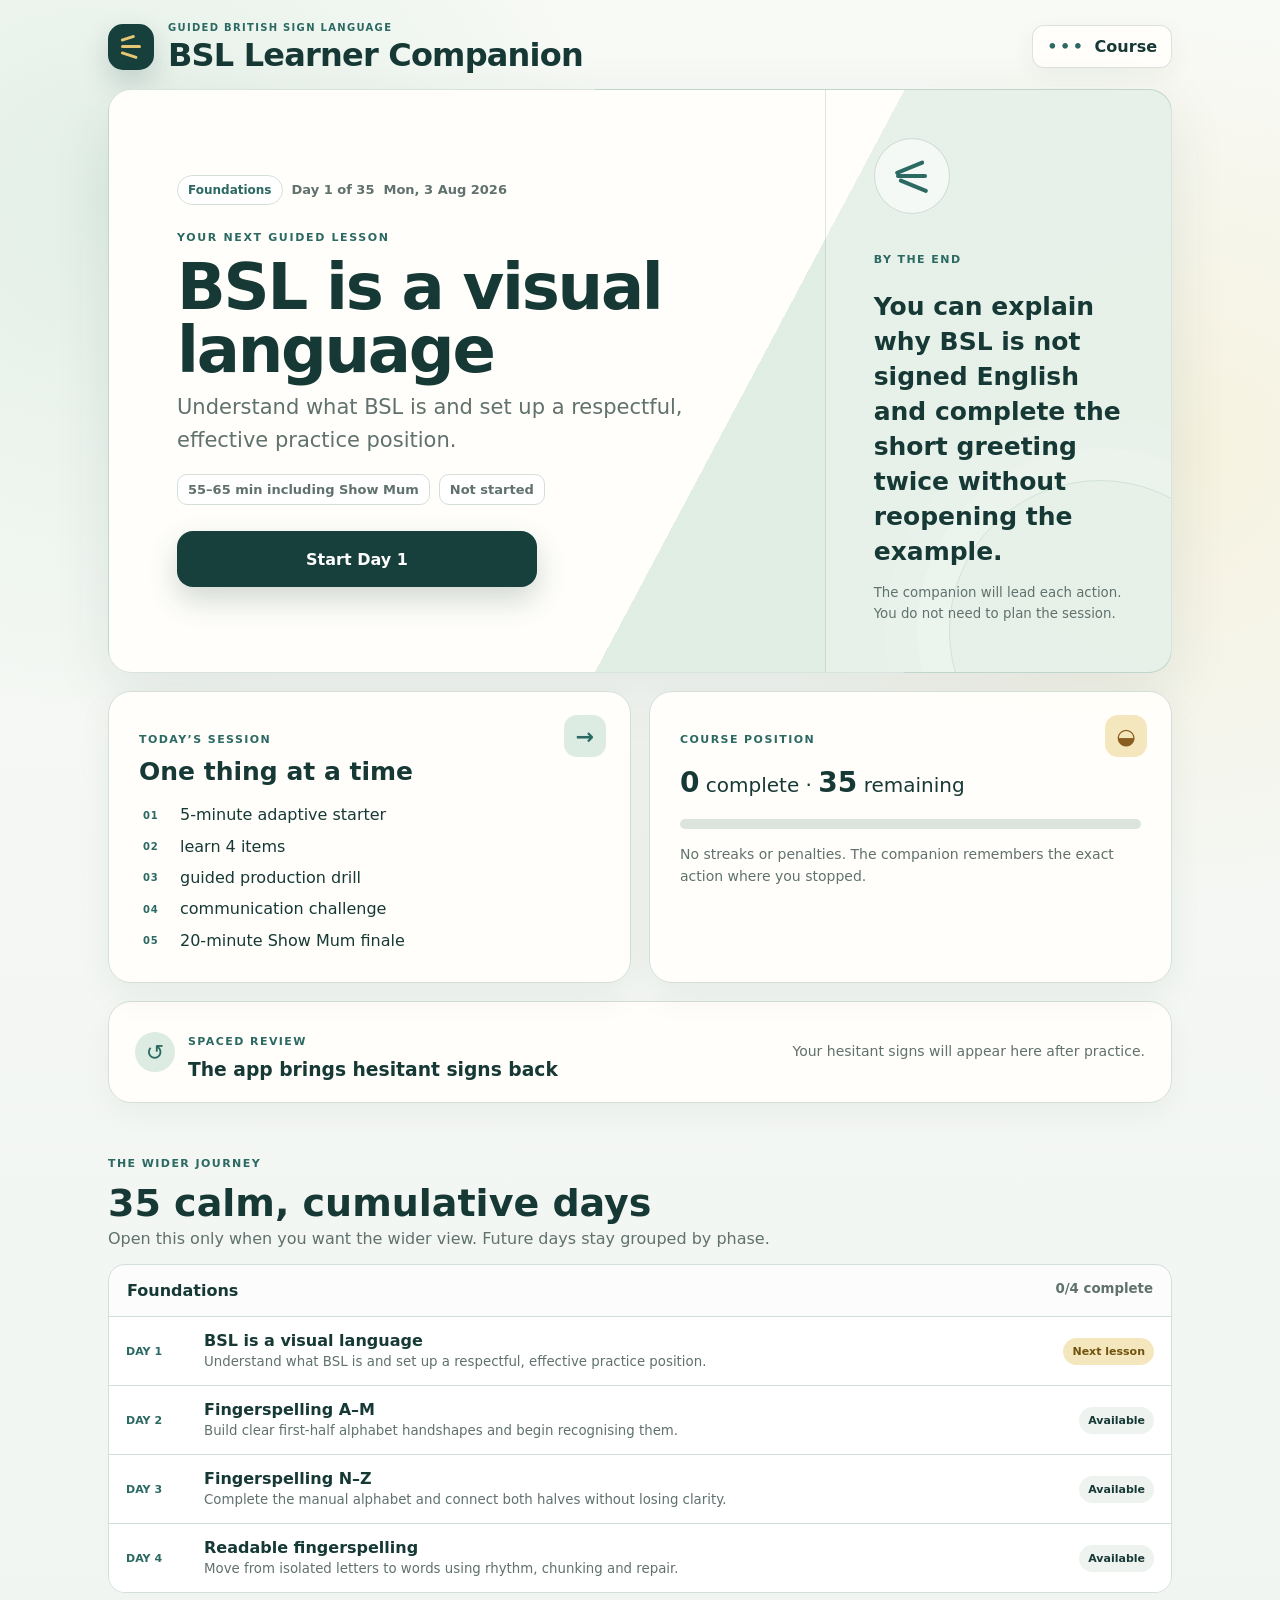
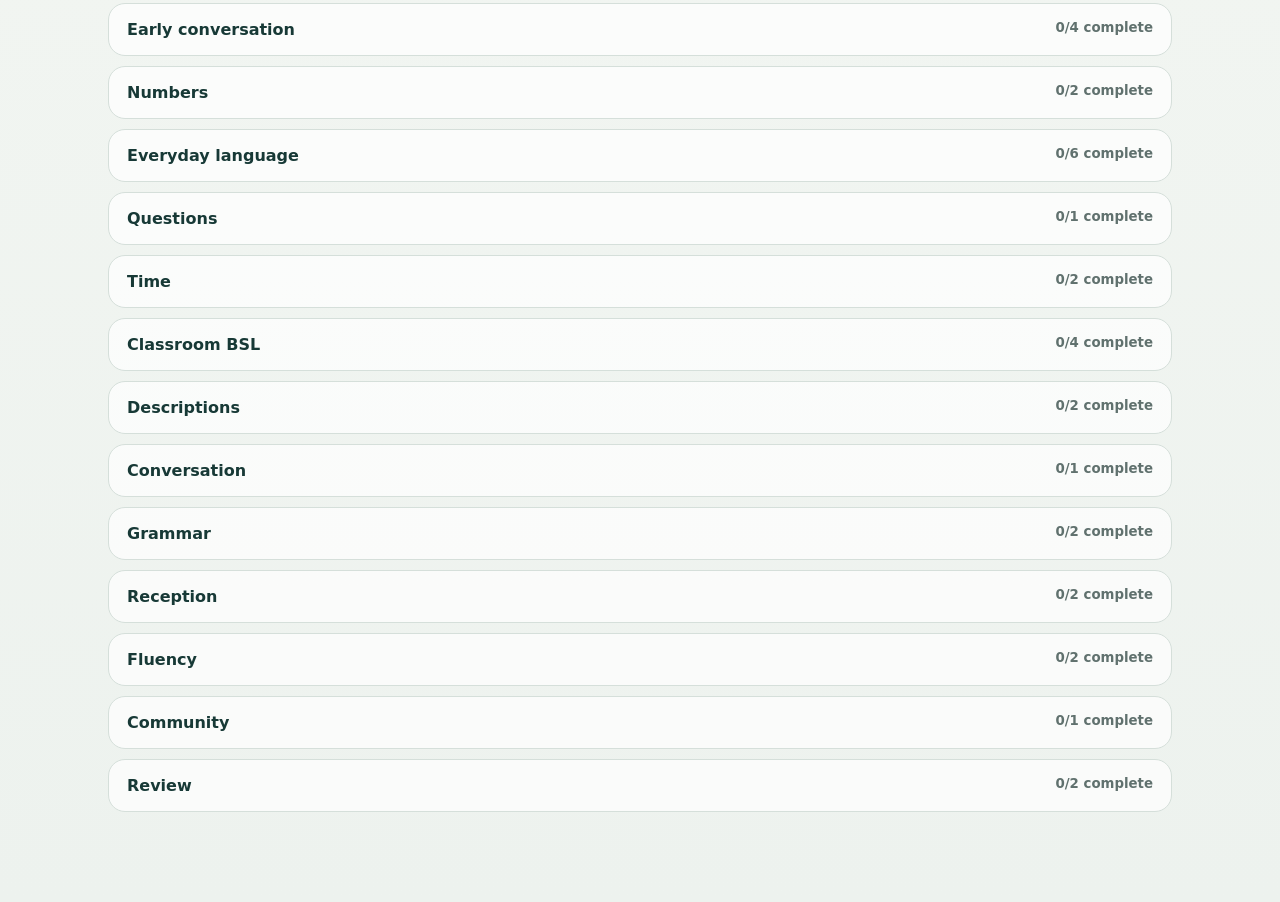
==== index.html @ 4815a306 "Add calm visual overhaul and adaptive Show Mum sessions" ====
<!doctype html>
<html lang="en">
  <head>
    <meta charset="UTF-8" />
    <meta
      name="viewport"
      content="width=device-width,initial-scale=1,viewport-fit=cover"
    />
    <meta name="theme-color" content="#102f2c" />
    <meta
      name="description"
      content="A calm, guided 35-day British Sign Language learning companion."
    />
    <title>BSL Learner Companion</title>
    <link rel="stylesheet" href="style.css?v=7" />
  </head>
  <body>
    <a class="skipLink" href="#main">Skip to learning</a>
    <header class="top shell">
      <div class="brand">
        <span class="brandMark" aria-hidden="true"><i></i><i></i><i></i></span>
        <span class="brandWords">
          <small>Guided British Sign Language</small>
          <h1>BSL Learner Companion</h1>
        </span>
      </div>
      <details class="courseMenu">
        <summary><span aria-hidden="true">•••</span> Course</summary>
        <div class="menuPanel">
          <button class="btn secondary" id="moveDayBtn" type="button">
            Move today’s lesson forward
          </button>
          <button class="btn ghost" id="undoShift" type="button">
            Undo last date shift
          </button>
          <button class="btn ghost" id="printBtn" type="button">
            Print current lesson
          </button>
          <button class="btn danger" id="resetBtn" type="button">
            Reset all progress
          </button>
        </div>
      </details>
    </header>

    <main class="shell main" id="main">
      <div class="home" id="home">
        <section class="next card" aria-labelledby="homeTitle">
          <div class="nextInner">
            <div class="nextCopy">
              <div class="lessonTag">
                <span class="phase" id="homePhase"></span><span id="homeDay"></span
                ><span id="homeDate"></span>
              </div>
              <p class="heroKicker">YOUR NEXT GUIDED LESSON</p>
              <h2 id="homeTitle"></h2>
              <p class="homePurpose" id="homeFocus"></p>
              <div class="homeMeta">
                <span id="homeTime"></span><span id="homeSaved"></span>
              </div>
              <button class="btn primaryAction" id="beginBtn" type="button">
                Start lesson
              </button>
            </div>
            <aside class="lessonCompass" aria-label="Today’s learning destination">
              <div class="compassMark" aria-hidden="true">
                <span></span><span></span><span></span>
              </div>
              <p class="eyebrow">BY THE END</p>
              <p id="homeOutcome"></p>
              <small>The companion will lead each action. You do not need to plan the session.</small>
            </aside>
          </div>
        </section>

        <section class="homeGrid">
          <article class="card pathCard">
            <div class="cardIcon pathIcon" aria-hidden="true">→</div>
            <p class="eyebrow">TODAY’S SESSION</p>
            <h3>One thing at a time</h3>
            <ol id="todayPath"></ol>
          </article>
          <article class="card progressCard">
            <div class="cardIcon progressIcon" aria-hidden="true">◒</div>
            <p class="eyebrow">COURSE POSITION</p>
            <p class="progressSentence">
              <strong id="doneCount">0</strong> complete ·
              <strong id="remainCount">35</strong> remaining
            </p>
            <div class="bar"><span id="progressBar"></span></div>
            <p class="quiet">
              No streaks or penalties. The companion remembers the exact action
              where you stopped.
            </p>
          </article>
        </section>

        <section class="reviewStrip card" aria-labelledby="reviewHeading">
          <div>
            <span class="reviewGlyph" aria-hidden="true">↺</span>
            <div><p class="eyebrow">SPACED REVIEW</p>
            <h3 id="reviewHeading">The app brings hesitant signs back</h3></div>
          </div>
          <div id="reviewSummary"></div>
        </section>

        <section class="courseSection" aria-labelledby="courseHeading">
          <div class="sectionHead">
            <div>
              <p class="eyebrow">THE WIDER JOURNEY</p>
              <h3 id="courseHeading">35 calm, cumulative days</h3>
              <p>
                Open this only when you want the wider view. Future days stay
                grouped by phase.
              </p>
            </div>
          </div>
          <div class="journey" id="journey"></div>
        </section>
      </div>

      <div class="session" id="session">
        <div class="sessionTop">
          <div class="sessionIdentity">
            <div class="stageLabel" id="sessionPhase"></div>
            <h2 id="sessionTitle"></h2>
            <p id="sessionFocus"></p>
          </div>
          <div class="sessionMeta">
            <span id="sessionStepCount">Step 1 of 7</span>
            <span id="sessionTime"></span>
          </div>
          <button class="btn exitLesson" id="exitBtn" type="button">
            Save and leave lesson
          </button>
        </div>
        <div class="sessionWorkspace">
          <aside class="lessonGuide">
            <p class="eyebrow">TODAY’S ROUTE</p>
            <nav class="stageRail" id="stageRail" aria-label="Lesson steps"></nav>
            <div class="guideNote">
              <span aria-hidden="true">◎</span>
              <p><strong>Stay with this step.</strong> The next one will open when the meaningful attempt is complete.</p>
            </div>
          </aside>
          <article
            class="card stageCard"
            id="stageCard"
            aria-live="polite"
          ></article>
        </div>
      </div>
    </main>
    <div class="toast" id="toast" aria-live="polite"></div>
    <script src="course.js?v=7"></script>
    <script src="app.js?v=7"></script>
  </body>
</html>
---- style.css ----
:root {
  --ink: #173936;
  --muted: #60716e;
  --paper: #fffefa;
  --wash: #eef3ef;
  --line: #d5dfda;
  --deep: #173f3b;
  --teal: #2b6962;
  --mint: #dcece3;
  --warm: #f5e7bd;
  --warm-line: #dabb68;
  --ok: #2f7148;
  --warn: #8a5d20;
  --danger: #8a3e3e;
  --shadow: 0 18px 60px rgba(20, 55, 52, 0.09);
  font-family:
    ui-sans-serif,
    system-ui,
    -apple-system,
    BlinkMacSystemFont,
    "Segoe UI",
    sans-serif;
  color-scheme: light;
}
* {
  box-sizing: border-box;
}
html {
  scroll-behavior: smooth;
}
body {
  margin: 0;
  background: linear-gradient(180deg, #f8f9f5, #edf2ee);
  color: var(--ink);
  min-height: 100vh;
}
button,
input,
textarea,
summary {
  font: inherit;
}
button,
summary {
  cursor: pointer;
}
button {
  min-height: 44px;
}
a {
  color: inherit;
}
.shell {
  width: min(1120px, 100%);
  margin-inline: auto;
  padding-inline: clamp(14px, 3vw, 28px);
}
.skipLink {
  position: fixed;
  left: 12px;
  top: -80px;
  z-index: 100;
  background: var(--deep);
  color: white;
  padding: 12px 16px;
  border-radius: 10px;
}
.skipLink:focus {
  top: 12px;
}
.top {
  display: flex;
  justify-content: space-between;
  align-items: center;
  gap: 20px;
  padding-top: 22px;
  padding-bottom: 18px;
}
.brand small,
.eyebrow,
.stageLabel {
  display: block;
  letter-spacing: 0.13em;
  text-transform: uppercase;
  font-size: 11px;
  font-weight: 850;
  color: var(--teal);
}
.brand h1 {
  margin: 4px 0 0;
  font-size: clamp(25px, 4vw, 40px);
  line-height: 1;
}
.courseMenu {
  position: relative;
}
.courseMenu > summary {
  list-style: none;
  border: 1px solid var(--line);
  background: var(--paper);
  border-radius: 12px;
  padding: 11px 14px;
  font-weight: 800;
}
.courseMenu > summary::-webkit-details-marker {
  display: none;
}
.menuPanel {
  position: absolute;
  right: 0;
  top: calc(100% + 8px);
  width: min(290px, calc(100vw - 28px));
  display: grid;
  gap: 7px;
  padding: 10px;
  background: var(--paper);
  border: 1px solid var(--line);
  border-radius: 16px;
  box-shadow: var(--shadow);
  z-index: 20;
}
.main {
  padding-bottom: 90px;
}
.card {
  background: rgba(255, 254, 250, 0.98);
  border: 1px solid var(--line);
  border-radius: 23px;
  box-shadow: var(--shadow);
}
.btn {
  border: 0;
  border-radius: 13px;
  padding: 11px 16px;
  background: var(--deep);
  color: white;
  font-weight: 800;
  text-align: center;
}
.btn:hover {
  filter: brightness(1.05);
}
.btn:focus-visible,
.miniBtn:focus-visible,
.resourceLink:focus-visible,
.day:focus-visible,
summary:focus-visible,
input:focus-visible,
textarea:focus-visible {
  outline: 3px solid #d9a82c;
  outline-offset: 3px;
}
.btn.secondary {
  background: white;
  color: var(--deep);
  border: 1px solid var(--line);
}
.btn.ghost {
  background: transparent;
  color: var(--muted);
  border: 1px solid transparent;
}
.btn.good {
  background: var(--ok);
}
.btn.warn {
  background: var(--warn);
}
.btn.danger {
  background: #fff2f2;
  color: var(--danger);
  border: 1px solid #eccaca;
}
.btn:disabled,
.stageDot:disabled {
  opacity: 0.42;
  cursor: not-allowed;
  filter: none;
}
.next {
  padding: clamp(24px, 5vw, 48px);
  background: linear-gradient(140deg, #fffefa 15%, #e5f0e9);
}
.lessonTag,
.homeMeta {
  display: flex;
  align-items: center;
  gap: 9px;
  flex-wrap: wrap;
  font-size: 13px;
  font-weight: 760;
  color: var(--muted);
}
.phase {
  display: inline-flex;
  padding: 7px 10px;
  border: 1px solid var(--line);
  border-radius: 999px;
  background: white;
  color: var(--teal);
  font-size: 12px;
  font-weight: 850;
}
.next h2 {
  font-size: clamp(36px, 6vw, 64px);
  line-height: 0.98;
  letter-spacing: -0.035em;
  margin: 20px 0 10px;
  max-width: 850px;
}
.homePurpose {
  font-size: clamp(17px, 2.2vw, 21px);
  line-height: 1.55;
  color: var(--muted);
  max-width: 800px;
  margin: 0;
}
.homeMeta {
  margin-top: 18px;
}
.homeMeta span {
  background: white;
  border: 1px solid var(--line);
  border-radius: 10px;
  padding: 7px 10px;
}
.outcome {
  margin: 26px 0 20px;
  padding: 17px 19px;
  background: rgba(255, 255, 255, 0.72);
  border-left: 4px solid var(--teal);
  border-radius: 0 15px 15px 0;
  max-width: 850px;
}
.outcome p:last-child {
  margin: 6px 0 0;
  line-height: 1.55;
  font-weight: 680;
}
.primaryAction {
  font-size: 16px;
  padding: 15px 20px;
  min-width: min(100%, 330px);
}
.homeGrid {
  display: grid;
  grid-template-columns: 1fr 1fr;
  gap: 14px;
  margin-top: 14px;
}
.pathCard,
.progressCard {
  padding: 22px;
}
.pathCard ol {
  margin: 14px 0 0;
  padding-left: 22px;
  display: grid;
  gap: 9px;
}
.pathCard li {
  padding-left: 4px;
  line-height: 1.4;
}
.progressSentence {
  font-size: 20px;
}
.progressSentence strong {
  font-size: 28px;
}
.bar {
  height: 10px;
  border-radius: 999px;
  overflow: hidden;
  background: #dce4df;
  margin: 15px 0;
}
.bar span {
  display: block;
  height: 100%;
  width: 0;
  background: var(--teal);
  transition: width 0.3s;
}
.quiet,
.muted {
  color: var(--muted);
  font-size: 14px;
  line-height: 1.55;
}
.reviewStrip {
  display: flex;
  justify-content: space-between;
  align-items: center;
  gap: 18px;
  margin: 28px 2px;
  padding: 16px 0;
  border-block: 1px solid var(--line);
}
.reviewStrip h3 {
  margin: 3px 0 0;
}
.reviewStrip > div:last-child {
  display: flex;
  gap: 7px;
  flex-wrap: wrap;
  justify-content: flex-end;
}
.reviewChip {
  border-radius: 999px;
  padding: 7px 10px;
  background: var(--mint);
  font-size: 12px;
  font-weight: 800;
}
.courseSection {
  margin-top: 34px;
}
.sectionHead h3 {
  font-size: clamp(27px, 4vw, 38px);
  margin: 4px 0;
}
.sectionHead p:last-child {
  margin: 0;
  color: var(--muted);
}
.journey {
  display: grid;
  gap: 10px;
  margin-top: 16px;
}
.phaseGroup {
  background: rgba(255, 255, 255, 0.72);
  border: 1px solid var(--line);
  border-radius: 17px;
  overflow: hidden;
}
.phaseGroup > summary {
  display: flex;
  justify-content: space-between;
  gap: 12px;
  padding: 16px 18px;
  font-weight: 850;
}
.phaseGroup > summary small {
  color: var(--muted);
  font-weight: 700;
}
.phaseDays {
  display: grid;
  border-top: 1px solid var(--line);
}
.day {
  width: 100%;
  border: 0;
  border-bottom: 1px solid var(--line);
  background: white;
  display: grid;
  grid-template-columns: 64px minmax(0, 1fr) auto;
  gap: 14px;
  align-items: center;
  text-align: left;
  padding: 14px 17px;
  color: var(--ink);
}
.day:last-child {
  border-bottom: 0;
}
.day:hover {
  background: #f7faf7;
}
.dayNum {
  font-size: 11px;
  font-weight: 900;
  color: var(--teal);
}
.day > span:nth-child(2) {
  display: grid;
  gap: 3px;
}
.day > span:nth-child(2) small {
  color: var(--muted);
  line-height: 1.35;
}
.status {
  font-size: 11px;
  font-weight: 850;
  padding: 7px 9px;
  border-radius: 999px;
  background: var(--wash);
  white-space: nowrap;
}
.status.complete {
  background: var(--mint);
  color: var(--ok);
}
.status.current {
  background: var(--warm);
  color: #70520f;
}
.session {
  display: none;
}
.session.active {
  display: block;
}
.home.hidden {
  display: none;
}
.sessionTop {
  display: flex;
  justify-content: space-between;
  align-items: flex-start;
  gap: 18px;
  margin: 8px 0 18px;
}
.sessionTop h2 {
  margin: 5px 0;
  font-size: clamp(30px, 5vw, 49px);
  line-height: 1;
}
.sessionTop p {
  margin: 0;
  color: var(--muted);
  font-size: 17px;
  line-height: 1.45;
  max-width: 800px;
}
.stageRail {
  display: grid;
  grid-template-columns: repeat(6, 1fr);
  gap: 7px;
  margin: 18px 0;
}
.stageDot {
  border: 1px solid var(--line);
  background: white;
  border-radius: 12px;
  padding: 10px 5px;
  color: var(--muted);
  font-size: 11px;
  font-weight: 800;
}
.stageDot span {
  display: block;
  font-size: 10px;
  opacity: 0.7;
}
.stageDot.active {
  background: var(--deep);
  color: white;
  border-color: var(--deep);
}
.stageDot.done {
  background: var(--mint);
  color: var(--deep);
}
.stageCard {
  padding: clamp(20px, 4vw, 40px);
  min-height: 560px;
}
.stageCard > .stageLabel {
  margin-bottom: 12px;
}
.actionBox {
  padding: clamp(20px, 4vw, 32px);
  border-radius: 20px;
  background: var(--warm);
  border: 1px solid var(--warm-line);
}
.actionBox h3 {
  font-size: clamp(26px, 4vw, 40px);
  line-height: 1.12;
  margin: 8px 0 20px;
  max-width: 900px;
}
.reasonGrid {
  display: grid;
  grid-template-columns: 1fr 1fr;
  gap: 13px;
}
.reasonGrid > div {
  background: rgba(255, 255, 255, 0.55);
  border-radius: 14px;
  padding: 15px;
}
.reasonGrid strong {
  display: block;
  font-size: 13px;
}
.reasonGrid p {
  margin: 5px 0 0;
  line-height: 1.5;
  color: #4c5146;
}
.orientationGrid {
  display: grid;
  grid-template-columns: 1fr 1fr;
  gap: 12px;
  margin: 18px 0;
}
.orientationGrid > div {
  padding: 17px;
  border: 1px solid var(--line);
  border-radius: 16px;
  background: var(--wash);
}
.orientationGrid p:last-child {
  line-height: 1.55;
  margin-bottom: 0;
}
.sectionTitle {
  font-size: 21px;
  margin: 28px 0 12px;
}
.checklist {
  display: grid;
  gap: 9px;
  margin: 18px 0;
}
.check {
  display: flex;
  align-items: flex-start;
  gap: 12px;
  padding: 15px;
  border: 1px solid var(--line);
  border-radius: 14px;
  background: white;
  line-height: 1.5;
}
.check.checked {
  background: #edf7f0;
  border-color: #b8d6c0;
}
.check input {
  width: 20px;
  height: 20px;
  margin-top: 1px;
  accent-color: var(--ok);
  flex: 0 0 auto;
}
.resourceCard {
  display: grid;
  grid-template-columns: minmax(0, 1fr) auto;
  gap: 15px;
  align-items: center;
  padding: 18px;
  margin: 10px 0;
  border: 1px solid var(--line);
  border-radius: 17px;
  background: white;
}
.resourceCard h4 {
  font-size: 19px;
  margin: 4px 0 8px;
}
.resourceCard p {
  color: var(--muted);
  line-height: 1.5;
  margin: 5px 0;
}
.resourceLink,
.miniBtn {
  display: inline-flex;
  align-items: center;
  justify-content: center;
  text-decoration: none;
  border: 1px solid var(--line);
  border-radius: 11px;
  background: white;
  color: var(--deep);
  padding: 10px 12px;
  font-weight: 780;
  min-height: 44px;
}
.returnCue {
  grid-column: 1/-1;
  border-left: 4px solid var(--teal);
  background: var(--wash);
  padding: 12px 15px;
  border-radius: 0 12px 12px 0;
}
.returnCue p {
  margin: 4px 0 0;
}
.helpBox {
  margin: 20px 0;
  border: 1px solid var(--line);
  border-radius: 15px;
  background: white;
  padding: 0 16px;
}
.helpBox summary {
  font-weight: 850;
  padding: 15px 0;
}
.helpBox p {
  line-height: 1.6;
  color: var(--muted);
  margin: 0 0 12px;
}
.helpBox .miniBtn {
  margin-bottom: 15px;
}
.promptCard {
  display: grid;
  gap: 12px;
  justify-items: start;
  margin: 20px 0;
  padding: 24px;
  border-radius: 18px;
  background: var(--deep);
  color: white;
}
.promptCard small {
  opacity: 0.72;
}
.promptCard strong {
  font-size: clamp(30px, 6vw, 55px);
  line-height: 1;
}
.promptCard .miniBtn {
  background: transparent;
  color: white;
  border-color: rgba(255, 255, 255, 0.35);
}
.promptCard p {
  margin: 0;
  line-height: 1.5;
}
.ratingRow {
  display: grid;
  grid-template-columns: repeat(3, 1fr);
  gap: 9px;
  margin: 16px 0;
}
.itemProgress {
  display: flex;
  align-items: center;
  gap: 13px;
  margin: 18px 0;
  font-weight: 800;
}
.itemProgress progress {
  flex: 1;
  accent-color: var(--teal);
}
.microCycle {
  margin: 18px 0;
  padding: 18px 18px 18px 42px;
  background: var(--wash);
  border: 1px solid var(--line);
  border-radius: 17px;
  columns: 2;
  column-gap: 38px;
}
.microCycle li {
  break-inside: avoid;
  padding: 4px 0;
  line-height: 1.45;
}
.summaryList {
  display: grid;
  gap: 7px;
  margin: 20px 0;
}
.summaryList > div {
  display: flex;
  justify-content: space-between;
  gap: 10px;
  padding: 12px 14px;
  background: var(--wash);
  border-radius: 11px;
}
.summaryList span {
  color: var(--muted);
}
.timerBox {
  display: flex;
  justify-content: space-between;
  align-items: center;
  gap: 20px;
  margin: 20px 0;
  padding: 18px;
  border-radius: 17px;
  background: var(--deep);
  color: white;
}
.timerBox strong {
  font-size: 38px;
}
.timerBox p {
  margin: 4px 0;
  max-width: 660px;
  line-height: 1.45;
}
.timerBox .eyebrow {
  color: #b9ddd5;
}
.timerBox > div:last-child {
  display: flex;
  gap: 8px;
}
.reviewPanel,
.schoolBox,
.masteryBox,
.previewBox {
  padding: 18px;
  margin: 18px 0;
  border: 1px solid var(--line);
  border-radius: 17px;
  background: var(--wash);
}
.reviewPanel ul {
  line-height: 1.6;
}
.schoolBox {
  background: #e8f3ec;
}
.schoolBox p {
  line-height: 1.55;
}
.schoolBox small {
  color: var(--muted);
}
.masteryBox {
  background: #f8ebc8;
  border-color: #e1c77a;
}
.previewBox p:last-child {
  margin-bottom: 0;
}
.fieldLabel {
  display: block;
  font-weight: 850;
  margin: 22px 0 8px;
}
textarea {
  width: 100%;
  min-height: 130px;
  padding: 14px;
  border: 1px solid var(--line);
  border-radius: 14px;
  background: white;
  resize: vertical;
  color: var(--ink);
  line-height: 1.5;
}
.confidence {
  display: grid;
  grid-template-columns: repeat(3, 1fr);
  gap: 9px;
  margin: 14px 0;
}
.confidence button {
  border: 1px solid var(--line);
  background: white;
  border-radius: 12px;
  padding: 12px;
  color: var(--muted);
  font-weight: 800;
}
.confidence button.active {
  background: var(--deep);
  color: white;
  border-color: var(--deep);
}
.stageNav {
  display: flex;
  justify-content: space-between;
  align-items: center;
  gap: 12px;
  margin-top: 30px;
  padding-top: 20px;
  border-top: 1px solid var(--line);
}
.stageNav > div {
  display: flex;
  gap: 8px;
  flex-wrap: wrap;
}
.gateMessage {
  text-align: right;
  color: var(--muted);
  font-size: 13px;
  font-weight: 750;
  margin: 9px 0 0;
}
.toast {
  position: fixed;
  left: 50%;
  bottom: max(22px, env(safe-area-inset-bottom));
  transform: translate(-50%, 20px);
  opacity: 0;
  pointer-events: none;
  background: var(--deep);
  color: white;
  padding: 12px 17px;
  border-radius: 999px;
  box-shadow: var(--shadow);
  z-index: 90;
  transition: 0.2s;
  max-width: calc(100vw - 28px);
  text-align: center;
}
.toast.show {
  opacity: 1;
  transform: translate(-50%, 0);
}

/* Build 7 — calm focus system */
body {
  background:
    radial-gradient(circle at 8% 8%, rgba(218, 235, 225, 0.7), transparent 32rem),
    radial-gradient(circle at 92% 18%, rgba(244, 231, 190, 0.4), transparent 28rem),
    linear-gradient(180deg, #f8faf6 0%, #edf2ee 100%);
}
.top {
  min-height: 88px;
}
.brand {
  display: flex;
  align-items: center;
  gap: 14px;
}
.brandMark {
  width: 46px;
  height: 46px;
  display: grid;
  place-content: center;
  gap: 3px;
  flex: 0 0 auto;
  border-radius: 15px;
  background: var(--deep);
  box-shadow: 0 12px 28px rgba(23, 63, 59, 0.18);
}
.brandMark i {
  display: block;
  width: 20px;
  height: 3px;
  border-radius: 999px;
  background: #e5c774;
  transform-origin: left center;
}
.brandMark i:first-child {
  transform: rotate(-18deg) scaleX(0.72);
}
.brandMark i:last-child {
  transform: rotate(18deg) scaleX(0.86);
}
.brandWords {
  display: grid;
  gap: 2px;
}
.brandWords h1 {
  font-size: clamp(23px, 3vw, 32px);
  letter-spacing: -0.025em;
}
.brandWords small {
  font-size: 10px;
}
.courseMenu > summary {
  display: flex;
  align-items: center;
  gap: 9px;
  border-color: rgba(23, 57, 54, 0.14);
  box-shadow: 0 7px 24px rgba(20, 55, 52, 0.05);
}
.courseMenu > summary span {
  letter-spacing: 0.16em;
  color: var(--teal);
}
.next {
  position: relative;
  overflow: hidden;
  padding: 0;
  border: 1px solid rgba(45, 105, 98, 0.18);
  background:
    linear-gradient(118deg, rgba(255, 254, 250, 0.98) 0 58%, rgba(223, 237, 227, 0.96) 58% 100%);
}
.next::after {
  content: "";
  position: absolute;
  right: -80px;
  bottom: -110px;
  width: 300px;
  height: 300px;
  border: 1px solid rgba(43, 105, 98, 0.14);
  border-radius: 50%;
  box-shadow:
    0 0 0 32px rgba(255, 255, 255, 0.12),
    0 0 0 64px rgba(255, 255, 255, 0.08);
  pointer-events: none;
}
.nextInner {
  position: relative;
  z-index: 1;
  display: grid;
  grid-template-columns: minmax(0, 1.55fr) minmax(250px, 0.75fr);
  min-height: 480px;
}
.nextCopy {
  display: flex;
  flex-direction: column;
  align-items: flex-start;
  justify-content: center;
  padding: clamp(28px, 6vw, 68px);
}
.heroKicker {
  margin: 26px 0 0;
  color: var(--teal);
  font-size: 11px;
  font-weight: 900;
  letter-spacing: 0.15em;
}
.next h2 {
  margin-top: 12px;
  max-width: 720px;
}
.primaryAction {
  margin-top: 26px;
  min-width: min(100%, 360px);
  min-height: 56px;
  padding: 16px 22px;
  border-radius: 16px;
  box-shadow: 0 13px 30px rgba(23, 63, 59, 0.2);
}
.lessonCompass {
  display: flex;
  flex-direction: column;
  justify-content: center;
  gap: 10px;
  padding: clamp(28px, 4vw, 48px);
  border-left: 1px solid rgba(43, 105, 98, 0.16);
  background: rgba(255, 255, 255, 0.18);
}
.lessonCompass > p:not(.eyebrow) {
  margin: 2px 0 4px;
  font-size: clamp(18px, 2.3vw, 25px);
  line-height: 1.4;
  font-weight: 760;
}
.lessonCompass small {
  color: var(--muted);
  line-height: 1.55;
}
.compassMark {
  width: 76px;
  height: 76px;
  display: grid;
  place-content: center;
  gap: 5px;
  margin-bottom: 18px;
  border: 1px solid rgba(43, 105, 98, 0.2);
  border-radius: 50%;
  background: rgba(255, 255, 255, 0.55);
}
.compassMark span {
  width: 31px;
  height: 4px;
  border-radius: 999px;
  background: var(--teal);
}
.compassMark span:first-child {
  transform: rotate(-22deg) translateX(-2px);
}
.compassMark span:last-child {
  transform: rotate(22deg) translateX(2px);
}
.homeGrid {
  gap: 18px;
  margin-top: 18px;
}
.pathCard,
.progressCard {
  position: relative;
  overflow: hidden;
  padding: 30px;
  box-shadow: 0 12px 36px rgba(20, 55, 52, 0.06);
}
.pathCard h3 {
  margin: 7px 0 18px;
  font-size: 25px;
}
.cardIcon {
  position: absolute;
  right: 24px;
  top: 23px;
  width: 42px;
  height: 42px;
  display: grid;
  place-items: center;
  border-radius: 13px;
  background: var(--mint);
  color: var(--teal);
  font-size: 22px;
  font-weight: 800;
}
.progressIcon {
  background: var(--warm);
  color: var(--warn);
}
.pathCard ol {
  counter-reset: path;
  list-style: none;
  padding: 0;
}
.pathCard li {
  counter-increment: path;
  display: grid;
  grid-template-columns: 27px 1fr;
  gap: 10px;
  align-items: center;
}
.pathCard li::before {
  content: counter(path, decimal-leading-zero);
  color: var(--teal);
  font-size: 10px;
  font-weight: 900;
  letter-spacing: 0.08em;
}
.reviewStrip {
  margin: 18px 0 0;
  padding: 22px 26px;
  border: 1px solid var(--line);
  box-shadow: 0 10px 30px rgba(20, 55, 52, 0.045);
}
.reviewStrip > div:first-child {
  display: flex;
  align-items: center;
  gap: 13px;
}
.reviewGlyph {
  width: 40px;
  height: 40px;
  display: grid;
  place-items: center;
  border-radius: 50%;
  background: var(--mint);
  color: var(--teal);
  font-size: 22px;
}
.courseSection {
  margin-top: 54px;
}
.sessionTop {
  display: grid;
  grid-template-columns: minmax(0, 1fr) auto auto;
  align-items: center;
  margin: 4px 0 22px;
  padding: 20px 0 24px;
  border-bottom: 1px solid rgba(23, 57, 54, 0.12);
}
.sessionIdentity h2 {
  letter-spacing: -0.03em;
}
.sessionMeta {
  display: grid;
  gap: 6px;
  padding: 0 20px;
  color: var(--muted);
  font-size: 12px;
  font-weight: 780;
  text-align: right;
}
.exitLesson {
  background: white;
  color: var(--deep);
  border: 1px solid var(--line);
}
.sessionWorkspace {
  display: grid;
  grid-template-columns: 210px minmax(0, 1fr);
  gap: 22px;
  align-items: start;
}
.lessonGuide {
  position: sticky;
  top: 20px;
  padding: 19px;
  border: 1px solid rgba(23, 57, 54, 0.12);
  border-radius: 20px;
  background: rgba(255, 254, 250, 0.78);
  box-shadow: 0 12px 34px rgba(20, 55, 52, 0.05);
  backdrop-filter: blur(14px);
}
.lessonGuide .stageRail {
  grid-template-columns: 1fr;
  gap: 7px;
  margin: 13px 0 18px;
}
.lessonGuide .stageDot {
  display: grid;
  grid-template-columns: 28px minmax(0, 1fr);
  align-items: center;
  gap: 9px;
  padding: 9px;
  text-align: left;
}
.lessonGuide .stageDot span {
  width: 28px;
  height: 28px;
  display: grid;
  place-items: center;
  border-radius: 9px;
  background: var(--wash);
  opacity: 1;
}
.lessonGuide .stageDot strong {
  overflow: hidden;
  font-size: 11px;
  text-overflow: ellipsis;
}
.lessonGuide .stageDot.active span {
  background: rgba(255, 255, 255, 0.16);
}
.guideNote {
  display: flex;
  align-items: flex-start;
  gap: 9px;
  padding-top: 15px;
  border-top: 1px solid var(--line);
  color: var(--muted);
  font-size: 12px;
  line-height: 1.5;
}
.guideNote span {
  color: var(--teal);
  font-size: 18px;
}
.guideNote p {
  margin: 0;
}
.stageCard {
  min-width: 0;
  padding: clamp(22px, 4.5vw, 52px);
  border-radius: 28px;
  box-shadow: 0 22px 70px rgba(20, 55, 52, 0.085);
}
.stageCard > .stageLabel {
  display: inline-flex;
  margin-bottom: 16px;
  padding: 7px 10px;
  border-radius: 999px;
  background: var(--wash);
}
.actionBox {
  position: relative;
  overflow: hidden;
  padding: clamp(24px, 4vw, 42px);
  border: 0;
  background:
    linear-gradient(135deg, rgba(250, 238, 199, 0.98), rgba(245, 227, 177, 0.82));
  box-shadow: inset 0 0 0 1px rgba(180, 137, 37, 0.22);
}
.actionBox::after {
  content: "→";
  position: absolute;
  right: 24px;
  top: 18px;
  color: rgba(112, 82, 15, 0.14);
  font-size: 62px;
  line-height: 1;
}
.actionBox h3 {
  position: relative;
  z-index: 1;
  max-width: 820px;
  letter-spacing: -0.025em;
}
.reasonGrid > div {
  border: 1px solid rgba(112, 82, 15, 0.11);
  background: rgba(255, 255, 255, 0.5);
}
.learningSequence {
  display: grid;
  grid-template-columns: repeat(2, minmax(0, 1fr));
  gap: 10px;
  margin: 20px 0;
}
.learningSequence section {
  display: grid;
  grid-template-columns: 34px minmax(0, 1fr);
  gap: 12px;
  padding: 18px;
  border: 1px solid var(--line);
  border-radius: 16px;
  background: var(--wash);
}
.learningSequence section > span {
  color: var(--teal);
  font-size: 11px;
  font-weight: 900;
  letter-spacing: 0.08em;
}
.learningSequence strong {
  display: block;
  margin-bottom: 5px;
}
.learningSequence p {
  margin: 0;
  color: var(--muted);
  line-height: 1.5;
}
.starterPrompt strong {
  font-size: clamp(23px, 4vw, 39px);
  line-height: 1.2;
}
.mumHandoff,
.mumSummary {
  margin: 20px 0;
  padding: clamp(20px, 3vw, 28px);
  border: 1px solid rgba(43, 105, 98, 0.22);
  border-radius: 20px;
  background: linear-gradient(135deg, #edf6f0, #f7faf6);
}
.observerBadge {
  display: flex;
  align-items: center;
  gap: 13px;
}
.observerBadge > span {
  width: 48px;
  height: 48px;
  display: grid;
  place-items: center;
  flex: 0 0 auto;
  border-radius: 50%;
  background: var(--deep);
  color: white;
  font-size: 18px;
  font-weight: 900;
}
.observerBadge h3 {
  margin: 4px 0 0;
  font-size: 24px;
}
.mumPrivacy {
  margin: 18px 0 0;
  padding-top: 15px;
  border-top: 1px solid rgba(43, 105, 98, 0.16);
  color: var(--muted);
  font-size: 13px;
  line-height: 1.55;
}
.mumPrompt {
  margin: 20px 0;
  padding: clamp(24px, 4vw, 40px);
  border-radius: 22px;
  background: var(--deep);
  color: white;
  box-shadow: 0 18px 46px rgba(23, 63, 59, 0.16);
}
.mumPrompt .eyebrow {
  color: #b9ddd5;
}
.mumPrompt > h3 {
  max-width: 850px;
  margin: 10px 0 26px;
  font-size: clamp(25px, 4.5vw, 43px);
  line-height: 1.18;
  letter-spacing: -0.025em;
}
.mumInstructions {
  display: grid;
  grid-template-columns: 1fr 1fr;
  gap: 10px;
}
.mumInstructions > div {
  padding: 17px;
  border: 1px solid rgba(255, 255, 255, 0.14);
  border-radius: 15px;
  background: rgba(255, 255, 255, 0.07);
}
.mumInstructions p {
  margin: 6px 0 0;
  color: rgba(255, 255, 255, 0.76);
  line-height: 1.55;
}
.mumRating {
  padding: 20px;
  border: 1px solid var(--line);
  border-radius: 18px;
  background: var(--wash);
}
.mumRating .ratingRow {
  margin-bottom: 0;
}
.mumRating .btn {
  display: grid;
  gap: 4px;
  min-height: 76px;
  place-content: center;
}
.mumRating .btn span {
  font-size: 11px;
  font-weight: 650;
  opacity: 0.8;
}
.mumResult {
  display: flex;
  align-items: center;
  justify-content: space-between;
  gap: 12px;
  margin-top: 10px;
  padding: 13px 14px;
  border: 1px solid rgba(43, 105, 98, 0.14);
  border-radius: 13px;
  background: rgba(255, 255, 255, 0.72);
}
.mumResult > div {
  display: grid;
  gap: 3px;
}
.mumResult span {
  color: var(--teal);
  font-size: 12px;
  font-weight: 850;
}
.mumAdaptNote {
  margin: 18px 0 0;
  padding: 15px;
  border-left: 4px solid var(--teal);
  border-radius: 0 12px 12px 0;
  background: white;
  color: var(--muted);
  line-height: 1.55;
}
.mumAdaptNote strong {
  color: var(--ink);
}
@media (max-width: 820px) {
  .nextInner {
    grid-template-columns: 1fr;
    min-height: 0;
  }
  .next {
    background: linear-gradient(145deg, #fffefa 0 64%, #e2eee6 64% 100%);
  }
  .lessonCompass {
    border-top: 1px solid rgba(43, 105, 98, 0.16);
    border-left: 0;
  }
  .sessionTop {
    display: grid;
    grid-template-columns: minmax(0, 1fr) auto;
    align-items: end;
  }
  .sessionIdentity {
    grid-column: 1 / -1;
  }
  .sessionMeta {
    padding: 0;
    text-align: left;
  }
  .sessionWorkspace {
    grid-template-columns: 1fr;
  }
  .lessonGuide {
    position: static;
  }
  .lessonGuide .stageRail {
    grid-template-columns: repeat(4, minmax(0, 1fr));
  }
  .lessonGuide .stageDot {
    grid-template-columns: 1fr;
    justify-items: center;
    text-align: center;
  }
  .guideNote {
    display: none;
  }
  .homeGrid,
  .reasonGrid,
  .orientationGrid {
    grid-template-columns: 1fr;
  }
  .stageRail {
    grid-template-columns: repeat(3, 1fr);
  }
  .resourceCard {
    grid-template-columns: 1fr;
  }
  .resourceCard .resourceLink {
    justify-self: start;
  }
  .sessionTop {
    flex-direction: column;
  }
  .reviewStrip {
    align-items: flex-start;
    flex-direction: column;
  }
  .reviewStrip > div:last-child {
    justify-content: flex-start;
  }
  .ratingRow {
    grid-template-columns: 1fr;
  }
  .microCycle {
    columns: 1;
  }
  .learningSequence {
    grid-template-columns: 1fr;
  }
  .mumInstructions {
    grid-template-columns: 1fr;
  }
  .timerBox {
    align-items: flex-start;
    flex-direction: column;
  }
  .timerBox > div:last-child {
    width: 100%;
  }
  .timerBox .miniBtn {
    flex: 1;
  }
}
@media (max-width: 560px) {
  .top {
    align-items: flex-start;
  }
  .brand h1 {
    font-size: 26px;
  }
  .brandMark {
    width: 40px;
    height: 40px;
    border-radius: 13px;
  }
  .brandWords small {
    display: none;
  }
  .courseMenu > summary {
    font-size: 13px;
  }
  .next {
    padding: 0;
  }
  .nextCopy,
  .lessonCompass {
    padding: 25px 20px;
  }
  .next h2 {
    font-size: 39px;
  }
  .day {
    grid-template-columns: 49px minmax(0, 1fr);
  }
  .day .status {
    grid-column: 2;
    justify-self: start;
  }
  .stageCard {
    padding: 18px 14px 24px;
    border-radius: 18px;
  }
  .lessonGuide {
    padding: 13px;
  }
  .lessonGuide > .eyebrow {
    display: none;
  }
  .lessonGuide .stageRail {
    grid-template-columns: repeat(2, minmax(0, 1fr));
    margin: 0;
  }
  .lessonGuide .stageDot {
    grid-template-columns: 25px minmax(0, 1fr);
    justify-items: stretch;
    text-align: left;
  }
  .lessonGuide .stageDot span {
    width: 25px;
    height: 25px;
  }
  .sessionTop {
    grid-template-columns: 1fr;
  }
  .sessionMeta {
    margin-top: 7px;
  }
  .exitLesson {
    margin-top: 6px;
  }
  .actionBox {
    padding: 19px 15px;
  }
  .actionBox h3 {
    font-size: 27px;
  }
  .actionBox::after {
    display: none;
  }
  .mumPrompt {
    padding: 23px 18px;
  }
  .mumPrompt > h3 {
    font-size: 26px;
  }
  .mumResult {
    align-items: flex-start;
    flex-direction: column;
  }
  .stageNav {
    position: static;
    margin: 30px 0 0;
    padding: 20px 0 0;
    background: transparent;
    box-shadow: none;
    flex-direction: column-reverse;
    align-items: stretch;
  }
  .stageNav > div {
    width: 100%;
  }
  .stageNav .btn {
    flex: 1;
  }
  .gateMessage {
    text-align: left;
    margin-bottom: 12px;
  }
  .confidence {
    grid-template-columns: 1fr;
  }
  .sessionTop .btn {
    width: 100%;
  }
  .toast {
    bottom: 95px;
  }
  .itemProgress {
    align-items: flex-start;
    flex-direction: column;
  }
  .itemProgress progress {
    width: 100%;
  }
}
@media (prefers-reduced-motion: reduce) {
  * {
    scroll-behavior: auto !important;
    transition: none !important;
  }
}
@media print {
  body {
    background: white;
  }
  .top,
  .home,
  .stageRail,
  .sessionTop .btn,
  .stageNav,
  .toast,
  .courseMenu {
    display: none !important;
  }
  .shell {
    max-width: none;
    padding: 0;
  }
  .session {
    display: block !important;
  }
  .stageCard {
    border: 0;
    box-shadow: none;
    padding: 0;
  }
  .resourceLink {
    display: none;
  }
  .actionBox,
  .reviewPanel,
  .schoolBox,
  .masteryBox {
    break-inside: avoid;
  }
  .stageCard {
    min-height: 0;
  }
}
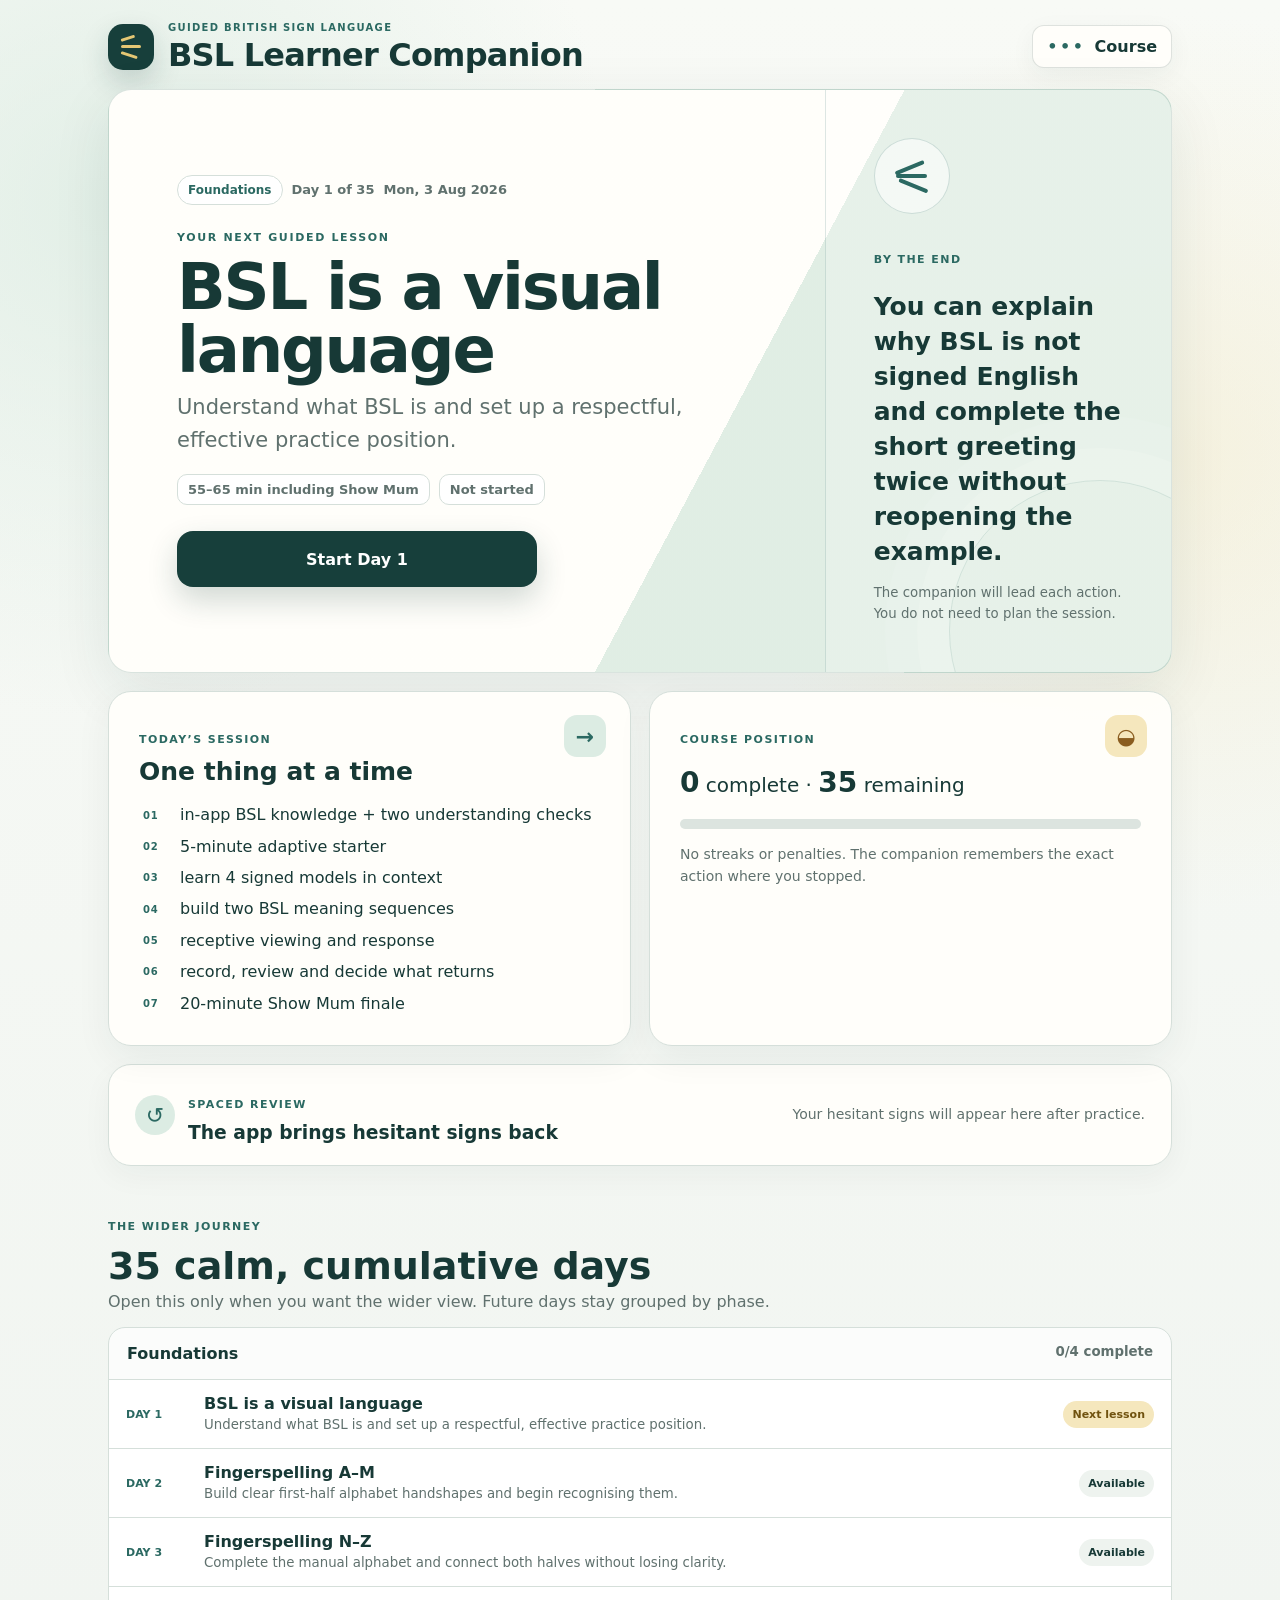
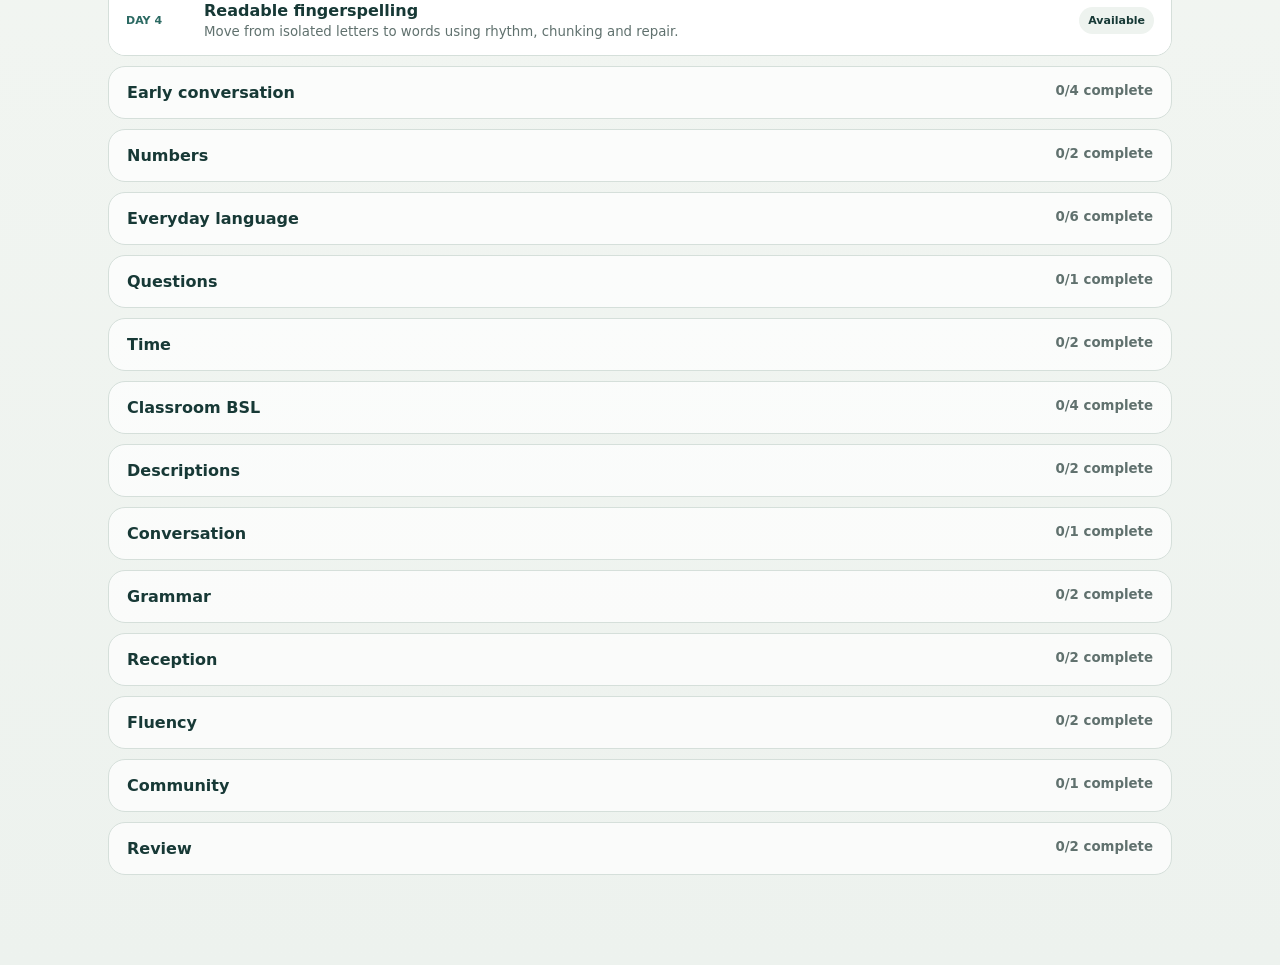
==== commit a44c41e3: "Deepen all 35 days with genuine in-app BSL teaching" ====
--- a/index.html
+++ b/index.html
@@ -12,7 +12,7 @@
       content="A calm, guided 35-day British Sign Language learning companion."
     />
     <title>BSL Learner Companion</title>
-    <link rel="stylesheet" href="style.css?v=7" />
+    <link rel="stylesheet" href="style.css?v=8" />
   </head>
   <body>
     <a class="skipLink" href="#main">Skip to learning</a>
@@ -71,6 +71,14 @@
               <small>The companion will lead each action. You do not need to plan the session.</small>
             </aside>
           </div>
+        </section>
+
+        <section class="contentUpdate" id="contentUpdate" hidden aria-live="polite">
+          <div>
+            <strong>Your completed days are safe.</strong>
+            <span>The active lesson has restarted at Understand because its teaching content and sign sequence have been substantially rebuilt.</span>
+          </div>
+          <button class="miniBtn" id="dismissUpdate" type="button">Understood</button>
         </section>
 
         <section class="homeGrid">
@@ -152,7 +160,8 @@
       </div>
     </main>
     <div class="toast" id="toast" aria-live="polite"></div>
-    <script src="course.js?v=7"></script>
-    <script src="app.js?v=7"></script>
+    <script src="course.js?v=8"></script>
+    <script src="knowledge.js?v=8"></script>
+    <script src="app.js?v=8"></script>
   </body>
 </html>
--- a/style.css
+++ b/style.css
@@ -1329,6 +1329,539 @@
 .mumAdaptNote strong {
   color: var(--ink);
 }
+.contentUpdate {
+  display: flex;
+  justify-content: space-between;
+  align-items: center;
+  gap: 18px;
+  margin: 14px 0;
+  padding: 16px 18px;
+  border: 1px solid #c9d9ce;
+  border-radius: 16px;
+  background: #edf6ef;
+  color: var(--deep);
+}
+.contentUpdate[hidden] {
+  display: none;
+}
+.contentUpdate div {
+  display: grid;
+  gap: 3px;
+}
+.contentUpdate span {
+  color: var(--muted);
+  line-height: 1.45;
+}
+.lessonQuestion {
+  margin: 22px 0 14px;
+  padding: 23px 24px;
+  border: 1px solid var(--line);
+  border-radius: 19px;
+  background: linear-gradient(135deg, #f7faf6, #eef4ef);
+}
+.lessonQuestion h3 {
+  max-width: 840px;
+  margin: 5px 0 8px;
+  font-size: clamp(25px, 3.3vw, 36px);
+  line-height: 1.15;
+  letter-spacing: -0.025em;
+}
+.lessonQuestion p:last-child {
+  max-width: 780px;
+  margin: 0;
+  color: var(--muted);
+  font-size: 16px;
+  line-height: 1.55;
+}
+.knowledgeGrid {
+  display: grid;
+  grid-template-columns: repeat(3, minmax(0, 1fr));
+  gap: 12px;
+  margin: 14px 0 22px;
+}
+.knowledgeCard {
+  position: relative;
+  display: flex;
+  min-width: 0;
+  flex-direction: column;
+  padding: 22px;
+  overflow: hidden;
+  border: 1px solid var(--line);
+  border-radius: 18px;
+  background: white;
+}
+.knowledgeCard > span {
+  align-self: flex-start;
+  padding: 5px 8px;
+  border-radius: 999px;
+  background: var(--mint);
+  color: var(--teal);
+  font-size: 11px;
+  font-weight: 900;
+  letter-spacing: 0.08em;
+}
+.knowledgeCard h4 {
+  margin: 16px 0 9px;
+  font-size: 21px;
+  line-height: 1.18;
+}
+.knowledgeCard > p {
+  margin: 0;
+  color: var(--muted);
+  line-height: 1.58;
+}
+.knowledgeExample {
+  margin-top: 18px;
+  padding: 14px;
+  border-left: 3px solid var(--teal);
+  border-radius: 0 12px 12px 0;
+  background: var(--wash);
+}
+.knowledgeExample strong,
+.misconception strong {
+  display: block;
+  margin-bottom: 4px;
+  color: var(--ink);
+  font-size: 12px;
+  letter-spacing: 0.06em;
+  text-transform: uppercase;
+}
+.knowledgeExample p {
+  margin: 0;
+  line-height: 1.5;
+}
+.knowledgeCard .misconception {
+  margin-top: auto;
+  padding-top: 16px;
+  color: #765534;
+  font-size: 13px;
+}
+.conceptChecks {
+  margin: 25px 0;
+  padding: clamp(18px, 3vw, 28px);
+  border-radius: 20px;
+  background: #173f3b;
+  color: white;
+}
+.sectionIntro h3 {
+  margin: 5px 0;
+  font-size: 27px;
+}
+.sectionIntro > p:last-child {
+  max-width: 720px;
+  margin: 0 0 20px;
+  color: #c9dcd7;
+  line-height: 1.5;
+}
+.conceptChecks .eyebrow {
+  color: #add8ce;
+}
+.conceptCheck {
+  margin: 12px 0 0;
+  padding: 17px;
+  border: 1px solid rgba(255, 255, 255, 0.17);
+  border-radius: 15px;
+  background: rgba(255, 255, 255, 0.055);
+}
+.conceptCheck legend {
+  padding: 0 7px;
+  font-weight: 800;
+  line-height: 1.4;
+}
+.answerOptions {
+  display: grid;
+  grid-template-columns: repeat(3, minmax(0, 1fr));
+  gap: 8px;
+}
+.answerOption {
+  min-height: 50px;
+  padding: 10px 12px;
+  border: 1px solid rgba(255, 255, 255, 0.25);
+  border-radius: 11px;
+  background: rgba(255, 255, 255, 0.08);
+  color: white;
+  font-weight: 760;
+  text-align: left;
+}
+.answerOption:hover {
+  background: rgba(255, 255, 255, 0.14);
+}
+.answerOption.correct {
+  border-color: #a8d9b7;
+  background: #dff3e5;
+  color: #17472e;
+}
+.answerOption.wrong {
+  border-color: #efc692;
+  background: #fff0d9;
+  color: #70450f;
+}
+.answerFeedback {
+  margin: 12px 0 0;
+  padding: 10px 12px;
+  border-radius: 10px;
+  line-height: 1.5;
+}
+.answerFeedback.correct {
+  background: rgba(184, 230, 197, 0.14);
+  color: #dff6e5;
+}
+.answerFeedback.wrong {
+  background: rgba(255, 218, 171, 0.12);
+  color: #ffe7c7;
+}
+.setupCheck {
+  display: grid;
+  grid-template-columns: minmax(0, 1fr) minmax(280px, 0.72fr);
+  gap: 18px;
+  align-items: center;
+  margin: 22px 0;
+  padding: 20px;
+  border: 1px solid var(--line);
+  border-radius: 18px;
+  background: var(--wash);
+}
+.setupCheck h3 {
+  margin: 4px 0 7px;
+  font-size: 23px;
+}
+.setupCheck p:last-child {
+  margin: 0;
+  color: var(--muted);
+  line-height: 1.5;
+}
+.setupCheck .checklist,
+.setupCheck .check {
+  margin: 0;
+}
+.evidencePanel {
+  margin: 20px 0;
+  padding: 0 18px;
+  border: 1px solid var(--line);
+  border-radius: 16px;
+  background: #fffefa;
+}
+.evidencePanel > summary {
+  padding: 16px 0;
+  font-weight: 850;
+}
+.evidencePanel > p {
+  color: var(--muted);
+  line-height: 1.55;
+}
+.evidencePanel > div {
+  display: grid;
+  gap: 8px;
+}
+.evidenceLink {
+  display: grid;
+  gap: 4px;
+  padding: 13px 14px;
+  border: 1px solid var(--line);
+  border-radius: 12px;
+  background: white;
+  text-decoration: none;
+}
+.evidenceLink span {
+  color: var(--muted);
+  font-size: 13px;
+  line-height: 1.45;
+}
+.evidenceLimit {
+  padding: 13px;
+  border-radius: 11px;
+  background: #f4ecd8;
+  color: #66522d !important;
+}
+.starterCard {
+  margin: 20px 0;
+  padding: clamp(22px, 4vw, 34px);
+  border-radius: 20px;
+  background: #173f3b;
+  color: white;
+}
+.starterMeta {
+  display: flex;
+  justify-content: space-between;
+  gap: 10px;
+  color: #b9d8d1;
+  font-size: 12px;
+  font-weight: 750;
+}
+.starterTerm {
+  display: inline-flex;
+  margin: 22px 0 8px;
+  padding: 6px 9px;
+  border-radius: 999px;
+  background: rgba(255, 255, 255, 0.1);
+  color: #cfe4df;
+  font-size: 12px;
+  font-weight: 850;
+  letter-spacing: 0.08em;
+  text-transform: uppercase;
+}
+.starterCard h3 {
+  max-width: 860px;
+  margin: 0 0 20px;
+  font-size: clamp(25px, 4vw, 39px);
+  line-height: 1.16;
+}
+.starterReady {
+  max-width: 780px;
+  margin: 0 0 18px;
+  padding: 14px 16px;
+  border: 1px solid rgba(255, 255, 255, 0.18);
+  border-radius: 13px;
+  background: rgba(255, 255, 255, 0.07);
+}
+.starterReady p,
+.retrievalClue p {
+  margin: 5px 0 0;
+  line-height: 1.5;
+}
+.starterCard .miniBtn {
+  border-color: rgba(255, 255, 255, 0.3);
+  background: transparent;
+  color: white;
+}
+.retrievalClue {
+  margin-top: 13px;
+  padding: 14px;
+  border-radius: 12px;
+  background: #fff5d8;
+  color: #554322;
+}
+.retrievalClue .miniBtn {
+  margin-top: 12px;
+  border-color: #d9c898;
+  background: white;
+  color: var(--deep);
+}
+.signTutor {
+  display: grid;
+  grid-template-columns: minmax(0, 0.72fr) minmax(0, 1fr);
+  gap: 12px;
+  margin: 19px 0;
+}
+.signIdentity,
+.signContext {
+  padding: 20px;
+  border: 1px solid var(--line);
+  border-radius: 17px;
+  background: white;
+}
+.signIdentity h3 {
+  margin: 7px 0 10px;
+  font-size: clamp(31px, 5vw, 49px);
+  line-height: 1;
+}
+.signIdentity p:last-child,
+.signContext p {
+  margin: 5px 0 0;
+  color: var(--muted);
+  line-height: 1.5;
+}
+.signContext {
+  display: grid;
+  gap: 12px;
+  background: var(--wash);
+}
+.signContext > div {
+  padding-bottom: 12px;
+  border-bottom: 1px solid var(--line);
+}
+.signContext > div:last-child {
+  padding-bottom: 0;
+  border-bottom: 0;
+}
+.learningSequence.deep {
+  grid-template-columns: repeat(2, minmax(0, 1fr));
+}
+.modelReturn {
+  padding: 13px 15px;
+  border-left: 4px solid var(--ok);
+  border-radius: 0 12px 12px 0;
+  background: #ebf6ee;
+  color: #2e5b3c;
+}
+.learningSummary > div {
+  align-items: flex-start;
+}
+.learningSummary > div > span {
+  display: grid;
+  gap: 3px;
+}
+.learningSummary small {
+  color: var(--muted);
+  font-weight: 500;
+  line-height: 1.4;
+}
+.learningSummary em {
+  color: var(--muted);
+  font-size: 13px;
+  font-style: normal;
+  text-align: right;
+}
+.nextTeaching {
+  margin: 20px 0;
+  padding: 19px;
+  border-radius: 17px;
+  background: #e8f2eb;
+}
+.nextTeaching h3 {
+  margin: 5px 0;
+}
+.nextTeaching p:last-child {
+  margin: 0;
+  color: var(--muted);
+}
+.glossNotice {
+  margin: 18px 0;
+  padding: 14px 16px;
+  border: 1px solid #e0cf9e;
+  border-radius: 13px;
+  background: #fff8e5;
+  color: #5d4a22;
+}
+.glossNotice p {
+  margin: 4px 0 0;
+  line-height: 1.5;
+}
+.phraseGrid {
+  display: grid;
+  grid-template-columns: repeat(2, minmax(0, 1fr));
+  gap: 12px;
+  margin: 18px 0;
+}
+.phraseCard {
+  display: flex;
+  flex-direction: column;
+  gap: 14px;
+  padding: 22px;
+  border: 1px solid var(--line);
+  border-radius: 18px;
+  background: white;
+}
+.phraseCard h3 {
+  margin: 0;
+  font-size: 24px;
+  line-height: 1.25;
+}
+.phraseCard details {
+  padding: 12px 13px;
+  border-radius: 11px;
+  background: var(--deep);
+  color: white;
+}
+.phraseCard summary {
+  font-weight: 780;
+}
+.phraseCard code {
+  display: block;
+  margin-top: 12px;
+  color: #d8eee8;
+  font-family: ui-monospace, SFMono-Regular, Menlo, monospace;
+  font-size: 15px;
+  line-height: 1.5;
+  white-space: normal;
+}
+.phraseCard > div {
+  padding-top: 13px;
+  border-top: 1px solid var(--line);
+}
+.phraseCard p {
+  margin: 4px 0 0;
+  color: var(--muted);
+  line-height: 1.5;
+}
+.receptionLab {
+  margin: 20px 0;
+  padding: clamp(20px, 3vw, 28px);
+  border: 1px solid #c7d8d1;
+  border-radius: 20px;
+  background: linear-gradient(145deg, #f6faf7, #e5f0eb);
+}
+.receptionHead {
+  display: flex;
+  gap: 13px;
+  align-items: center;
+}
+.receptionHead > span {
+  display: grid;
+  width: 42px;
+  height: 42px;
+  place-items: center;
+  border-radius: 50%;
+  background: var(--deep);
+  color: white;
+}
+.receptionHead h3 {
+  margin: 4px 0 0;
+  font-size: 26px;
+}
+.receptionLab ol {
+  display: grid;
+  gap: 9px;
+  margin: 20px 0;
+  padding-left: 25px;
+}
+.receptionLab li {
+  padding-left: 5px;
+  line-height: 1.5;
+}
+.receptionEvidence,
+.receptionTruth {
+  padding: 14px 16px;
+  border-radius: 13px;
+  background: white;
+}
+.receptionEvidence p,
+.receptionTruth {
+  margin: 5px 0 0;
+  line-height: 1.5;
+}
+.receptionSources {
+  display: flex;
+  flex-wrap: wrap;
+  gap: 8px;
+  margin: 15px 0;
+}
+.receptionSources .eyebrow {
+  width: 100%;
+}
+.receptionSources a {
+  min-height: 44px;
+  padding: 10px 12px;
+  border: 1px solid var(--line);
+  border-radius: 10px;
+  background: white;
+  color: var(--deep);
+  font-weight: 750;
+  text-decoration: none;
+}
+.receptionTruth {
+  color: #684d2c;
+  background: #fff5df;
+}
+.communicationReply {
+  margin: 20px 0;
+  padding: 20px;
+  border-radius: 17px;
+  background: var(--deep);
+  color: white;
+}
+.communicationReply .eyebrow {
+  color: #b5d9d1;
+}
+.communicationReply h3 {
+  margin: 6px 0;
+  font-size: 25px;
+}
+.communicationReply p:last-child {
+  margin: 0;
+  color: #cfdfdc;
+  line-height: 1.5;
+}
 @media (max-width: 820px) {
   .nextInner {
     grid-template-columns: 1fr;
@@ -1372,7 +1905,11 @@
   }
   .homeGrid,
   .reasonGrid,
-  .orientationGrid {
+  .orientationGrid,
+  .knowledgeGrid,
+  .setupCheck,
+  .signTutor,
+  .phraseGrid {
     grid-template-columns: 1fr;
   }
   .stageRail {
@@ -1401,6 +1938,10 @@
     columns: 1;
   }
   .learningSequence {
+    grid-template-columns: 1fr;
+  }
+  .learningSequence.deep,
+  .answerOptions {
     grid-template-columns: 1fr;
   }
   .mumInstructions {
@@ -1492,6 +2033,20 @@
   }
   .actionBox::after {
     display: none;
+  }
+  .contentUpdate {
+    align-items: stretch;
+    flex-direction: column;
+  }
+  .knowledgeCard,
+  .phraseCard,
+  .receptionLab,
+  .signIdentity,
+  .signContext {
+    padding: 17px;
+  }
+  .starterMeta {
+    flex-direction: column;
   }
   .mumPrompt {
     padding: 23px 18px;
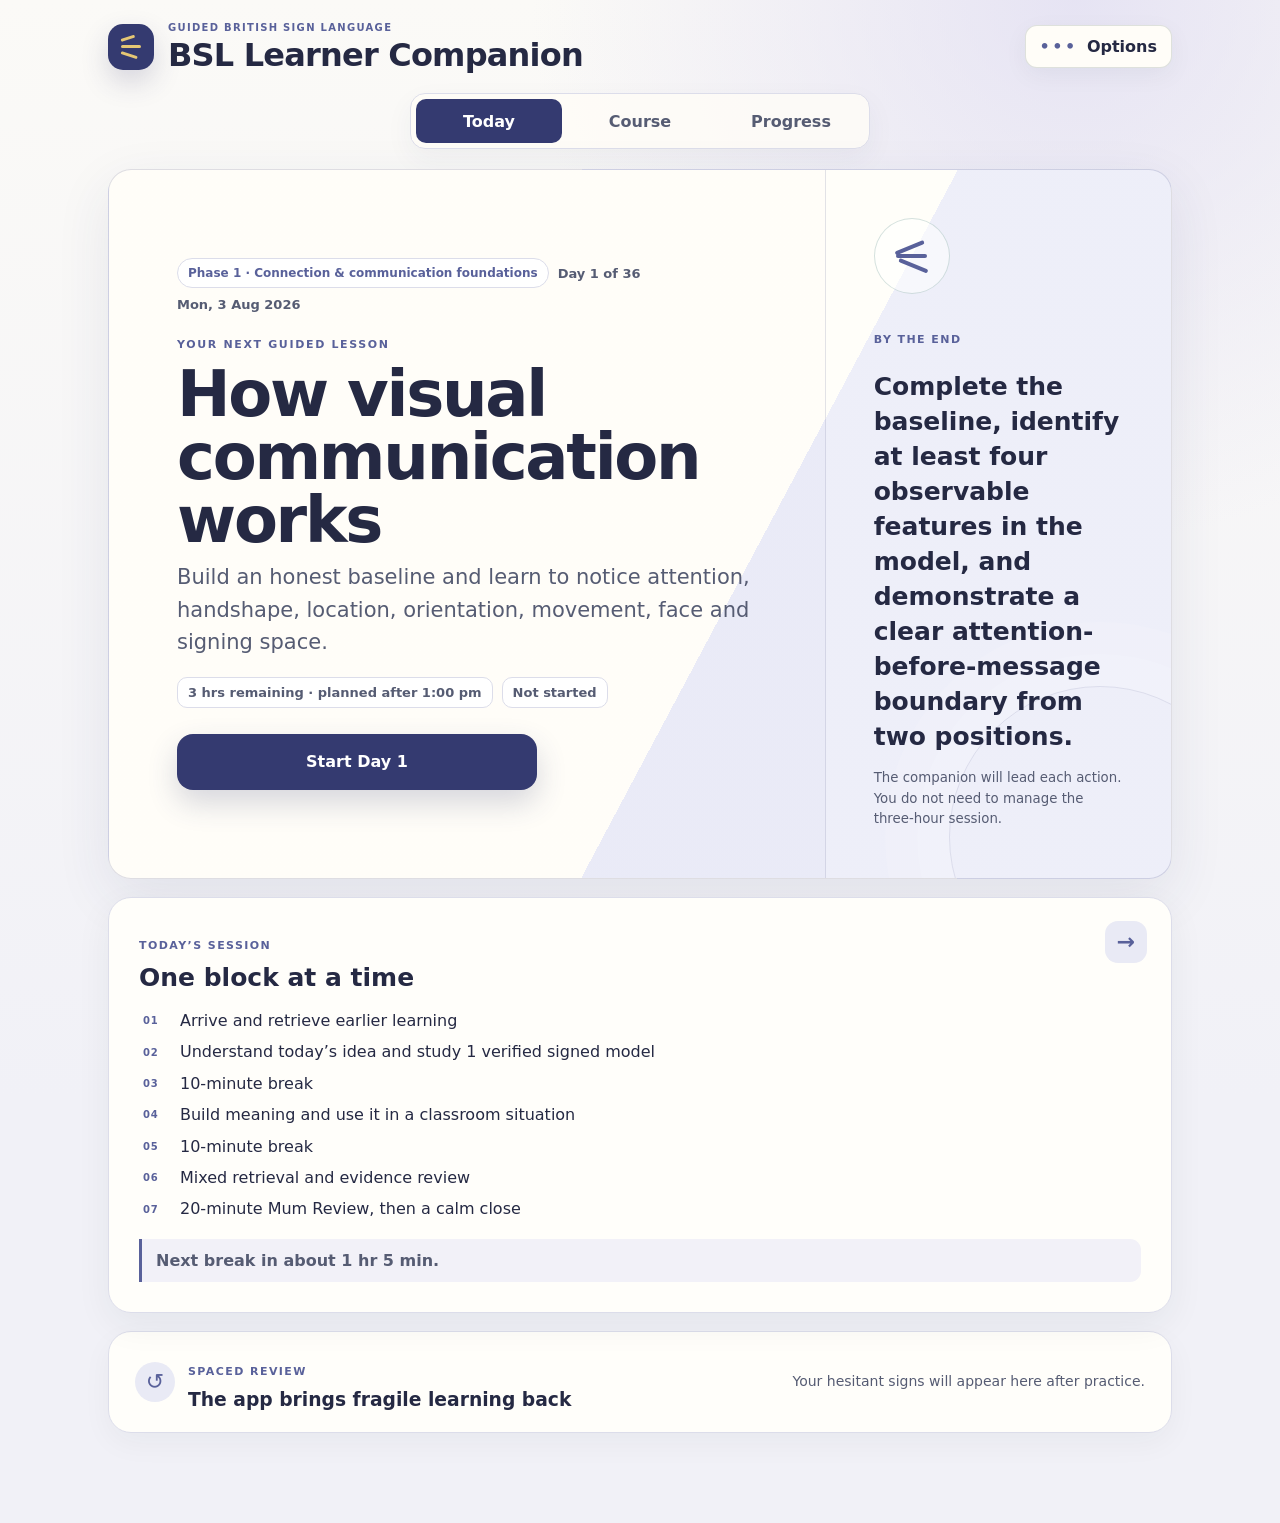
==== commit 67f344f2: "Reconstruct 36-day BSL classroom readiness course" ====
--- a/index.html
+++ b/index.html
@@ -6,13 +6,13 @@
       name="viewport"
       content="width=device-width,initial-scale=1,viewport-fit=cover"
     />
-    <meta name="theme-color" content="#102f2c" />
+    <meta name="theme-color" content="#343a70" />
     <meta
       name="description"
-      content="A calm, guided 35-day British Sign Language learning companion."
+      content="A calm, guided 36-day British Sign Language classroom-readiness companion."
     />
     <title>BSL Learner Companion</title>
-    <link rel="stylesheet" href="style.css?v=8" />
+    <link rel="stylesheet" href="style.css?v=10" />
   </head>
   <body>
     <a class="skipLink" href="#main">Skip to learning</a>
@@ -25,7 +25,7 @@
         </span>
       </div>
       <details class="courseMenu">
-        <summary><span aria-hidden="true">•••</span> Course</summary>
+        <summary><span aria-hidden="true">•••</span> Options</summary>
         <div class="menuPanel">
           <button class="btn secondary" id="moveDayBtn" type="button">
             Move today’s lesson forward
@@ -44,86 +44,119 @@
     </header>
 
     <main class="shell main" id="main">
+      <nav class="primaryNav" id="primaryNav" aria-label="Primary">
+        <button class="primaryNavButton active" type="button" data-view="today" aria-current="page">Today</button>
+        <button class="primaryNavButton" type="button" data-view="course">Course</button>
+        <button class="primaryNavButton" type="button" data-view="progress">Progress</button>
+      </nav>
       <div class="home" id="home">
-        <section class="next card" aria-labelledby="homeTitle">
-          <div class="nextInner">
-            <div class="nextCopy">
-              <div class="lessonTag">
-                <span class="phase" id="homePhase"></span><span id="homeDay"></span
-                ><span id="homeDate"></span>
+        <section class="appView active" id="todayView" data-view-panel="today">
+          <section class="next card" aria-labelledby="homeTitle">
+            <div class="nextInner">
+              <div class="nextCopy">
+                <div class="lessonTag">
+                  <span class="phase" id="homePhase"></span><span id="homeDay"></span
+                  ><span id="homeDate"></span>
+                </div>
+                <p class="heroKicker">YOUR NEXT GUIDED LESSON</p>
+                <h2 id="homeTitle"></h2>
+                <p class="homePurpose" id="homeFocus"></p>
+                <div class="homeMeta">
+                  <span id="homeTime"></span><span id="homeSaved"></span>
+                </div>
+                <button class="btn primaryAction" id="beginBtn" type="button">
+                  Start lesson
+                </button>
               </div>
-              <p class="heroKicker">YOUR NEXT GUIDED LESSON</p>
-              <h2 id="homeTitle"></h2>
-              <p class="homePurpose" id="homeFocus"></p>
-              <div class="homeMeta">
-                <span id="homeTime"></span><span id="homeSaved"></span>
+              <aside class="lessonCompass" aria-label="Today’s learning destination">
+                <div class="compassMark" aria-hidden="true">
+                  <span></span><span></span><span></span>
+                </div>
+                <p class="eyebrow">BY THE END</p>
+                <p id="homeOutcome"></p>
+                <small>The companion will lead each action. You do not need to manage the three-hour session.</small>
+              </aside>
+            </div>
+          </section>
+
+          <section class="contentUpdate" id="contentUpdate" hidden aria-live="polite">
+            <div>
+              <strong>Your earlier evidence is safe.</strong>
+              <span>Earlier completion dates, notes, ratings and review evidence remain in the migration archive. Rebuilt lessons restart at Arrive so new three-hour classroom-readiness teaching is not falsely marked complete.</span>
+            </div>
+            <button class="miniBtn" id="dismissUpdate" type="button">Understood</button>
+          </section>
+
+          <section class="homeGrid single">
+            <article class="card pathCard">
+              <div class="cardIcon pathIcon" aria-hidden="true">→</div>
+              <p class="eyebrow">TODAY’S SESSION</p>
+              <h3>One block at a time</h3>
+              <ol id="todayPath"></ol>
+              <p class="nextBreak" id="homeNextBreak"></p>
+            </article>
+          </section>
+
+          <section class="reviewStrip card" aria-labelledby="reviewHeading">
+            <div>
+              <span class="reviewGlyph" aria-hidden="true">↺</span>
+              <div><p class="eyebrow">SPACED REVIEW</p>
+              <h3 id="reviewHeading">The app brings fragile learning back</h3></div>
+            </div>
+            <div id="reviewSummary"></div>
+          </section>
+        </section>
+
+        <section class="appView" id="courseView" data-view-panel="course" hidden>
+          <section class="courseSection" aria-labelledby="courseHeading">
+            <div class="sectionHead">
+              <div>
+                <p class="eyebrow">THE WIDER JOURNEY</p>
+                <h2 id="courseHeading">36 calm, cumulative days</h2>
+                <p>Six phases of six days. Every sixth day retrieves, integrates and simulates the phase.</p>
               </div>
-              <button class="btn primaryAction" id="beginBtn" type="button">
-                Start lesson
-              </button>
-            </div>
-            <aside class="lessonCompass" aria-label="Today’s learning destination">
-              <div class="compassMark" aria-hidden="true">
-                <span></span><span></span><span></span>
-              </div>
-              <p class="eyebrow">BY THE END</p>
-              <p id="homeOutcome"></p>
-              <small>The companion will lead each action. You do not need to plan the session.</small>
-            </aside>
-          </div>
+            </div>
+            <div class="journey" id="journey"></div>
+          </section>
         </section>
 
-        <section class="contentUpdate" id="contentUpdate" hidden aria-live="polite">
-          <div>
-            <strong>Your completed days are safe.</strong>
-            <span>The active lesson has restarted at Understand because its teaching content and sign sequence have been substantially rebuilt.</span>
-          </div>
-          <button class="miniBtn" id="dismissUpdate" type="button">Understood</button>
-        </section>
-
-        <section class="homeGrid">
-          <article class="card pathCard">
-            <div class="cardIcon pathIcon" aria-hidden="true">→</div>
-            <p class="eyebrow">TODAY’S SESSION</p>
-            <h3>One thing at a time</h3>
-            <ol id="todayPath"></ol>
-          </article>
-          <article class="card progressCard">
-            <div class="cardIcon progressIcon" aria-hidden="true">◒</div>
-            <p class="eyebrow">COURSE POSITION</p>
-            <p class="progressSentence">
-              <strong id="doneCount">0</strong> complete ·
-              <strong id="remainCount">35</strong> remaining
-            </p>
-            <div class="bar"><span id="progressBar"></span></div>
-            <p class="quiet">
-              No streaks or penalties. The companion remembers the exact action
-              where you stopped.
-            </p>
-          </article>
-        </section>
-
-        <section class="reviewStrip card" aria-labelledby="reviewHeading">
-          <div>
-            <span class="reviewGlyph" aria-hidden="true">↺</span>
-            <div><p class="eyebrow">SPACED REVIEW</p>
-            <h3 id="reviewHeading">The app brings hesitant signs back</h3></div>
-          </div>
-          <div id="reviewSummary"></div>
-        </section>
-
-        <section class="courseSection" aria-labelledby="courseHeading">
-          <div class="sectionHead">
-            <div>
-              <p class="eyebrow">THE WIDER JOURNEY</p>
-              <h3 id="courseHeading">35 calm, cumulative days</h3>
-              <p>
-                Open this only when you want the wider view. Future days stay
-                grouped by phase.
+        <section class="appView" id="progressView" data-view-panel="progress" hidden>
+          <header class="viewHeader">
+            <p class="eyebrow">MEANINGFUL EVIDENCE</p>
+            <h2>Progress without false precision</h2>
+            <p>Recognition, production, classroom use, repair and Mum’s observation stay separate.</p>
+          </header>
+          <section class="progressLayout">
+            <article class="card progressCard">
+              <div class="cardIcon progressIcon" aria-hidden="true">◒</div>
+              <p class="eyebrow">COURSE POSITION</p>
+              <p class="progressSentence">
+                <strong id="doneCount">0</strong> complete ·
+                <strong id="remainCount">36</strong> remaining
               </p>
-            </div>
-          </div>
-          <div class="journey" id="journey"></div>
+              <div class="bar" role="progressbar" aria-valuemin="0" aria-valuemax="36" aria-valuenow="0"><span id="progressBar"></span></div>
+              <p class="quiet">No streaks, penalties or invented mastery score.</p>
+            </article>
+            <article class="card capabilityCard">
+              <p class="eyebrow">DEVELOPING ABILITIES</p>
+              <div id="abilitySummary"></div>
+            </article>
+            <article class="card capabilityCard">
+              <p class="eyebrow">DUE FOR REVIEW</p>
+              <div id="dueReviewList"></div>
+            </article>
+            <article class="card capabilityCard">
+              <p class="eyebrow">NEXT MILESTONE</p>
+              <div id="nextMilestone"></div>
+            </article>
+          </section>
+          <section class="card schoolNote">
+            <p class="eyebrow">OPTIONAL SCHOOL-CONFIRMED NOTE</p>
+            <label for="schoolVariantNote">Record a brief non-identifying note confirmed with the support team</label>
+            <textarea id="schoolVariantNote" maxlength="240" placeholder="Example: School version confirmed with support team."></textarea>
+            <small>Do not enter the child’s name, health information, support plan or school details.</small>
+          </section>
+          <p class="legacyEvidence" id="legacyEvidence" hidden></p>
         </section>
       </div>
 
@@ -135,8 +168,9 @@
             <p id="sessionFocus"></p>
           </div>
           <div class="sessionMeta">
-            <span id="sessionStepCount">Step 1 of 7</span>
+            <span id="sessionStepCount">Block 1 of 11</span>
             <span id="sessionTime"></span>
+            <span id="sessionNextBreak"></span>
           </div>
           <button class="btn exitLesson" id="exitBtn" type="button">
             Save and leave lesson
@@ -160,8 +194,8 @@
       </div>
     </main>
     <div class="toast" id="toast" aria-live="polite"></div>
-    <script src="course.js?v=8"></script>
-    <script src="knowledge.js?v=8"></script>
-    <script src="app.js?v=8"></script>
+    <script src="course.js?v=10"></script>
+    <script src="knowledge.js?v=10"></script>
+    <script src="app.js?v=10"></script>
   </body>
 </html>
--- a/style.css
+++ b/style.css
@@ -1,18 +1,18 @@
 :root {
-  --ink: #173936;
-  --muted: #60716e;
-  --paper: #fffefa;
-  --wash: #eef3ef;
-  --line: #d5dfda;
-  --deep: #173f3b;
-  --teal: #2b6962;
-  --mint: #dcece3;
-  --warm: #f5e7bd;
-  --warm-line: #dabb68;
-  --ok: #2f7148;
-  --warn: #8a5d20;
-  --danger: #8a3e3e;
-  --shadow: 0 18px 60px rgba(20, 55, 52, 0.09);
+  --ink: #252943;
+  --muted: #565c73;
+  --paper: #fffdf8;
+  --wash: #f2f1f8;
+  --line: #dcddea;
+  --deep: #343a70;
+  --teal: #59619a;
+  --mint: #e9eaf5;
+  --warm: #f5e9ca;
+  --warm-line: #d8bd75;
+  --ok: #426851;
+  --warn: #8a642d;
+  --danger: #873f4a;
+  --shadow: 0 18px 56px rgba(48, 52, 103, 0.09);
   font-family:
     ui-sans-serif,
     system-ui,
@@ -30,7 +30,9 @@
 }
 body {
   margin: 0;
-  background: linear-gradient(180deg, #f8f9f5, #edf2ee);
+  background:
+    radial-gradient(circle at 84% 0%, rgba(222, 219, 242, 0.72), transparent 34rem),
+    linear-gradient(180deg, #fbfaf7, #f1f1f7 72%);
   color: var(--ink);
   min-height: 100vh;
 }
@@ -697,7 +699,7 @@
 .timerBox .eyebrow {
   color: #b9ddd5;
 }
-.timerBox > div:last-child {
+.timerBox:not(.blockClock) > div:last-child {
   display: flex;
   gap: 8px;
 }
@@ -1295,7 +1297,7 @@
 .mumRating .btn span {
   font-size: 11px;
   font-weight: 650;
-  opacity: 0.8;
+  opacity: 1;
 }
 .mumResult {
   display: flex;
@@ -1862,16 +1864,419 @@
   color: #cfdfdc;
   line-height: 1.5;
 }
+
+/* Build 9 — 36-day classroom-readiness reconstruction */
+body {
+  background:
+    radial-gradient(circle at 84% 0%, rgba(222, 219, 242, 0.72), transparent 34rem),
+    linear-gradient(180deg, #fbfaf7, #f1f1f7 72%);
+}
+.brandMark {
+  box-shadow: 0 12px 28px rgba(48, 52, 103, 0.18);
+}
+.next {
+  border-color: rgba(52, 58, 112, 0.16);
+  background: linear-gradient(118deg, rgba(255, 253, 248, 0.99) 0 59%, rgba(233, 234, 247, 0.97) 59% 100%);
+}
+.next::after {
+  border-color: rgba(52, 58, 112, 0.12);
+}
+.primaryAction {
+  box-shadow: 0 13px 30px rgba(52, 58, 112, 0.2);
+}
+.lessonCompass {
+  border-color: rgba(52, 58, 112, 0.14);
+}
+.primaryNav {
+  display: grid;
+  grid-template-columns: repeat(3, minmax(0, 1fr));
+  gap: 5px;
+  width: min(460px, 100%);
+  margin: 4px auto 20px;
+  padding: 5px;
+  border: 1px solid var(--line);
+  border-radius: 15px;
+  background: rgba(255, 253, 248, 0.82);
+  box-shadow: 0 10px 28px rgba(48, 52, 103, 0.05);
+}
+.primaryNav[hidden] {
+  display: none;
+}
+.primaryNavButton {
+  min-height: 44px;
+  border: 0;
+  border-radius: 10px;
+  background: transparent;
+  color: var(--muted);
+  font-weight: 820;
+}
+.primaryNavButton.active {
+  background: var(--deep);
+  color: white;
+}
+.appView[hidden] {
+  display: none;
+}
+.viewHeader {
+  max-width: 760px;
+  margin: 34px 0 20px;
+}
+.viewHeader h2,
+.courseSection h2 {
+  margin: 7px 0;
+  font-size: clamp(31px, 5vw, 49px);
+  letter-spacing: -0.035em;
+}
+.viewHeader > p:last-child,
+.courseSection .sectionHead p:last-child {
+  color: var(--muted);
+  line-height: 1.6;
+}
+.homeGrid.single {
+  grid-template-columns: minmax(0, 1fr);
+}
+.nextBreak {
+  margin: 18px 0 0;
+  padding: 12px 14px;
+  border-left: 3px solid var(--teal);
+  border-radius: 0 11px 11px 0;
+  background: var(--wash);
+  color: var(--muted);
+  font-weight: 720;
+}
+.progressLayout {
+  display: grid;
+  grid-template-columns: repeat(2, minmax(0, 1fr));
+  gap: 14px;
+}
+.progressLayout > .card,
+.schoolNote {
+  padding: 24px;
+  box-shadow: 0 12px 34px rgba(48, 52, 103, 0.055);
+}
+.abilityRow {
+  display: flex;
+  align-items: baseline;
+  justify-content: space-between;
+  gap: 18px;
+  padding: 12px 0;
+  border-bottom: 1px solid var(--line);
+  color: var(--muted);
+}
+.abilityRow:last-child {
+  border-bottom: 0;
+}
+.abilityRow strong {
+  color: var(--ink);
+  font-size: 21px;
+}
+.capabilityCard > div > strong {
+  display: block;
+  margin-top: 12px;
+  font-size: 29px;
+}
+.capabilityCard p {
+  color: var(--muted);
+  line-height: 1.5;
+}
+.schoolNote {
+  display: grid;
+  gap: 10px;
+  margin-top: 14px;
+}
+.schoolNote label {
+  font-weight: 780;
+}
+.schoolNote textarea {
+  min-height: 92px;
+  resize: vertical;
+}
+.schoolNote small,
+.legacyEvidence {
+  color: var(--muted);
+  line-height: 1.5;
+}
+.legacyEvidence {
+  padding: 12px 16px;
+  border-radius: 12px;
+  background: var(--warm);
+}
+.sessionTop {
+  border-color: rgba(52, 58, 112, 0.12);
+}
+.sessionWorkspace {
+  grid-template-columns: 188px minmax(0, 1fr);
+}
+.lessonGuide {
+  border-color: rgba(52, 58, 112, 0.12);
+  background: rgba(255, 253, 248, 0.88);
+  box-shadow: 0 12px 34px rgba(48, 52, 103, 0.055);
+  backdrop-filter: none;
+}
+.lessonGuide .stageDot {
+  display: none;
+}
+.lessonGuide .stageDot.near,
+.lessonGuide .stageDot.active {
+  display: grid;
+}
+.lessonGuide .stageDot small {
+  grid-column: 2;
+  color: #555b70;
+  font-size: 9px;
+  opacity: 1;
+}
+.lessonGuide .stageDot.active small {
+  color: #ffffff;
+}
+.stageCard {
+  box-shadow: 0 22px 70px rgba(48, 52, 103, 0.08);
+}
+.blockClock {
+  display: grid;
+  grid-template-columns: minmax(0, 1fr) auto;
+  gap: 14px 20px;
+  align-items: center;
+  margin: 0 0 24px;
+  padding: 16px 18px;
+  border: 1px solid var(--line);
+  border-radius: 17px;
+  background: var(--wash);
+  font-size: 14px;
+  min-width: 0;
+  max-width: 100%;
+}
+.blockClock > * {
+  min-width: 0;
+}
+.blockClock.running {
+  border-color: rgba(52, 58, 112, 0.34);
+  background: #eeeef8;
+}
+.blockClock > div:first-child {
+  display: grid;
+  grid-template-columns: auto minmax(0, 1fr);
+  gap: 5px 16px;
+  align-items: center;
+}
+.blockClock .eyebrow {
+  grid-column: 1 / -1;
+  color: #4f5574;
+}
+.blockClock #timerReadout {
+  color: var(--deep);
+  font-size: 31px;
+  font-variant-numeric: tabular-nums;
+  letter-spacing: -0.04em;
+}
+.blockClock p {
+  margin: 0;
+  color: var(--muted);
+  line-height: 1.45;
+}
+.blockClock > div:nth-child(2) {
+  display: flex;
+  gap: 7px;
+}
+.transitionWarning {
+  grid-column: 1 / -1;
+  display: grid;
+  gap: 3px;
+  padding: 12px 14px;
+  border: 1px solid var(--warm-line);
+  border-radius: 12px;
+  background: #fff8e6;
+  color: #66502b;
+}
+.transitionWarning[hidden] {
+  display: none;
+}
+.transitionWarning span {
+  line-height: 1.45;
+  min-width: 0;
+  max-width: 100%;
+  overflow-wrap: anywhere;
+}
+.arrivalMission,
+.previousThread,
+.adaptiveWindow,
+.practiceWindow,
+.breakSurface,
+.closeSummary,
+.previewBox {
+  margin: 18px 0;
+  padding: clamp(19px, 3vw, 28px);
+  border: 1px solid var(--line);
+  border-radius: 19px;
+  background: white;
+}
+.arrivalMission h3,
+.breakSurface h3,
+.closeSummary h3,
+.previewBox h3 {
+  margin: 6px 0 9px;
+  font-size: clamp(23px, 3.4vw, 34px);
+  letter-spacing: -0.025em;
+}
+.arrivalMission > p,
+.previousThread p,
+.adaptiveWindow p,
+.practiceWindow p,
+.breakSurface p,
+.closeSummary p,
+.previewBox p {
+  color: var(--muted);
+  line-height: 1.58;
+}
+.missionBoundary {
+  margin-top: 18px;
+  padding: 15px 17px;
+  border-left: 4px solid var(--teal);
+  border-radius: 0 13px 13px 0;
+  background: var(--wash);
+}
+.missionBoundary p {
+  margin: 5px 0 0;
+  color: var(--muted);
+  line-height: 1.55;
+}
+.previousThread,
+.adaptiveWindow,
+.practiceWindow {
+  background: var(--mint);
+}
+.previousThread p,
+.adaptiveWindow p,
+.practiceWindow p {
+  margin-bottom: 0;
+}
+.breakSurface {
+  display: flex;
+  gap: 20px;
+  align-items: center;
+  min-height: 190px;
+  background: linear-gradient(135deg, #f5f2e9, #efeff8);
+}
+.breakSurface > span {
+  display: grid;
+  width: 82px;
+  height: 82px;
+  flex: 0 0 auto;
+  place-items: center;
+  border: 1px solid var(--line);
+  border-radius: 50%;
+  background: white;
+  color: var(--teal);
+  font-size: 45px;
+}
+.closeSummary {
+  display: grid;
+  grid-template-columns: minmax(0, 1fr) minmax(230px, 0.5fr);
+  gap: 20px;
+  background: var(--mint);
+}
+.closeEvidence {
+  display: grid;
+  gap: 9px;
+}
+.closeEvidence span {
+  display: grid;
+  gap: 4px;
+  padding: 14px;
+  border: 1px solid rgba(52, 58, 112, 0.12);
+  border-radius: 13px;
+  background: white;
+}
+.closeEvidence small {
+  color: var(--muted);
+  line-height: 1.35;
+}
+.modelIntegrity {
+  margin-top: 12px;
+  color: var(--muted);
+  font-size: 13px;
+}
+.modelIntegrity summary {
+  color: var(--deep);
+  font-weight: 790;
+}
+.modelIntegrity p {
+  margin: 8px 0;
+}
+.modelConfirmation {
+  margin: 14px 0;
+  padding: 16px;
+  border: 1px solid var(--warm-line);
+  border-radius: 14px;
+  background: #fff8e6;
+}
+.modelConfirmation p {
+  margin: 5px 0 13px;
+  color: var(--muted);
+}
+.modelConfirmation > div {
+  display: flex;
+  gap: 8px;
+  flex-wrap: wrap;
+}
+.ratingRow.four {
+  grid-template-columns: repeat(2, minmax(0, 1fr));
+}
+.btn.strong {
+  box-shadow: inset 0 0 0 2px rgba(255, 255, 255, 0.38);
+}
+.mumHandoff,
+.mumSummary,
+.lessonQuestion,
+.receptionLab {
+  border-color: rgba(52, 58, 112, 0.16);
+  background: linear-gradient(135deg, #f0f0f8, #faf9f5);
+}
+.conceptChecks,
+.starterCard,
+.mumPrompt,
+.communicationReply,
+.phraseCard details {
+  background: var(--deep);
+}
+.conceptChecks .eyebrow,
+.mumPrompt .eyebrow,
+.communicationReply .eyebrow {
+  color: #c9ccec;
+}
+.sectionIntro > p:last-child,
+.starterMeta,
+.starterTerm,
+.communicationReply p:last-child {
+  color: #d7d9ee;
+}
+.contentUpdate {
+  border-color: #cfd1e5;
+  background: #eff0f8;
+}
+.check.checked,
+.modelReturn {
+  border-color: #bed0c3;
+  background: #eef6f0;
+}
+.nextTeaching {
+  background: var(--mint);
+}
+.receptionTruth,
+.glossNotice,
+.evidenceLimit {
+  background: #fff8e6;
+}
 @media (max-width: 820px) {
   .nextInner {
     grid-template-columns: 1fr;
     min-height: 0;
   }
   .next {
-    background: linear-gradient(145deg, #fffefa 0 64%, #e2eee6 64% 100%);
+    background: linear-gradient(145deg, #fffdf8 0 64%, #e9eaf5 64% 100%);
   }
   .lessonCompass {
-    border-top: 1px solid rgba(43, 105, 98, 0.16);
+    border-top: 1px solid rgba(52, 58, 112, 0.14);
     border-left: 0;
   }
   .sessionTop {
@@ -1893,7 +2298,7 @@
     position: static;
   }
   .lessonGuide .stageRail {
-    grid-template-columns: repeat(4, minmax(0, 1fr));
+    grid-template-columns: repeat(3, minmax(0, 1fr));
   }
   .lessonGuide .stageDot {
     grid-template-columns: 1fr;
@@ -1904,6 +2309,7 @@
     display: none;
   }
   .homeGrid,
+  .progressLayout,
   .reasonGrid,
   .orientationGrid,
   .knowledgeGrid,
@@ -1951,11 +2357,20 @@
     align-items: flex-start;
     flex-direction: column;
   }
-  .timerBox > div:last-child {
+  .timerBox:not(.blockClock) > div:last-child {
     width: 100%;
   }
   .timerBox .miniBtn {
     flex: 1;
+  }
+  .blockClock {
+    grid-template-columns: 1fr;
+  }
+  .blockClock > div:nth-child(2) {
+    width: auto;
+  }
+  .closeSummary {
+    grid-template-columns: 1fr;
   }
 }
 @media (max-width: 560px) {
@@ -2004,7 +2419,7 @@
     display: none;
   }
   .lessonGuide .stageRail {
-    grid-template-columns: repeat(2, minmax(0, 1fr));
+    grid-template-columns: 1fr;
     margin: 0;
   }
   .lessonGuide .stageDot {
@@ -2053,6 +2468,33 @@
   }
   .mumPrompt > h3 {
     font-size: 26px;
+  }
+  .ratingRow.four {
+    grid-template-columns: 1fr;
+  }
+  .primaryNav {
+    margin-bottom: 14px;
+  }
+  .primaryNavButton {
+    padding-inline: 8px;
+    font-size: 13px;
+  }
+  .blockClock > div:first-child {
+    grid-template-columns: 1fr;
+  }
+  .blockClock #timerReadout {
+    font-size: 28px;
+  }
+  .blockClock > div:nth-child(2) {
+    flex-direction: column;
+  }
+  .blockClock .miniBtn {
+    width: 100%;
+    min-width: 0;
+  }
+  .breakSurface {
+    align-items: flex-start;
+    flex-direction: column;
   }
   .mumResult {
     align-items: flex-start;
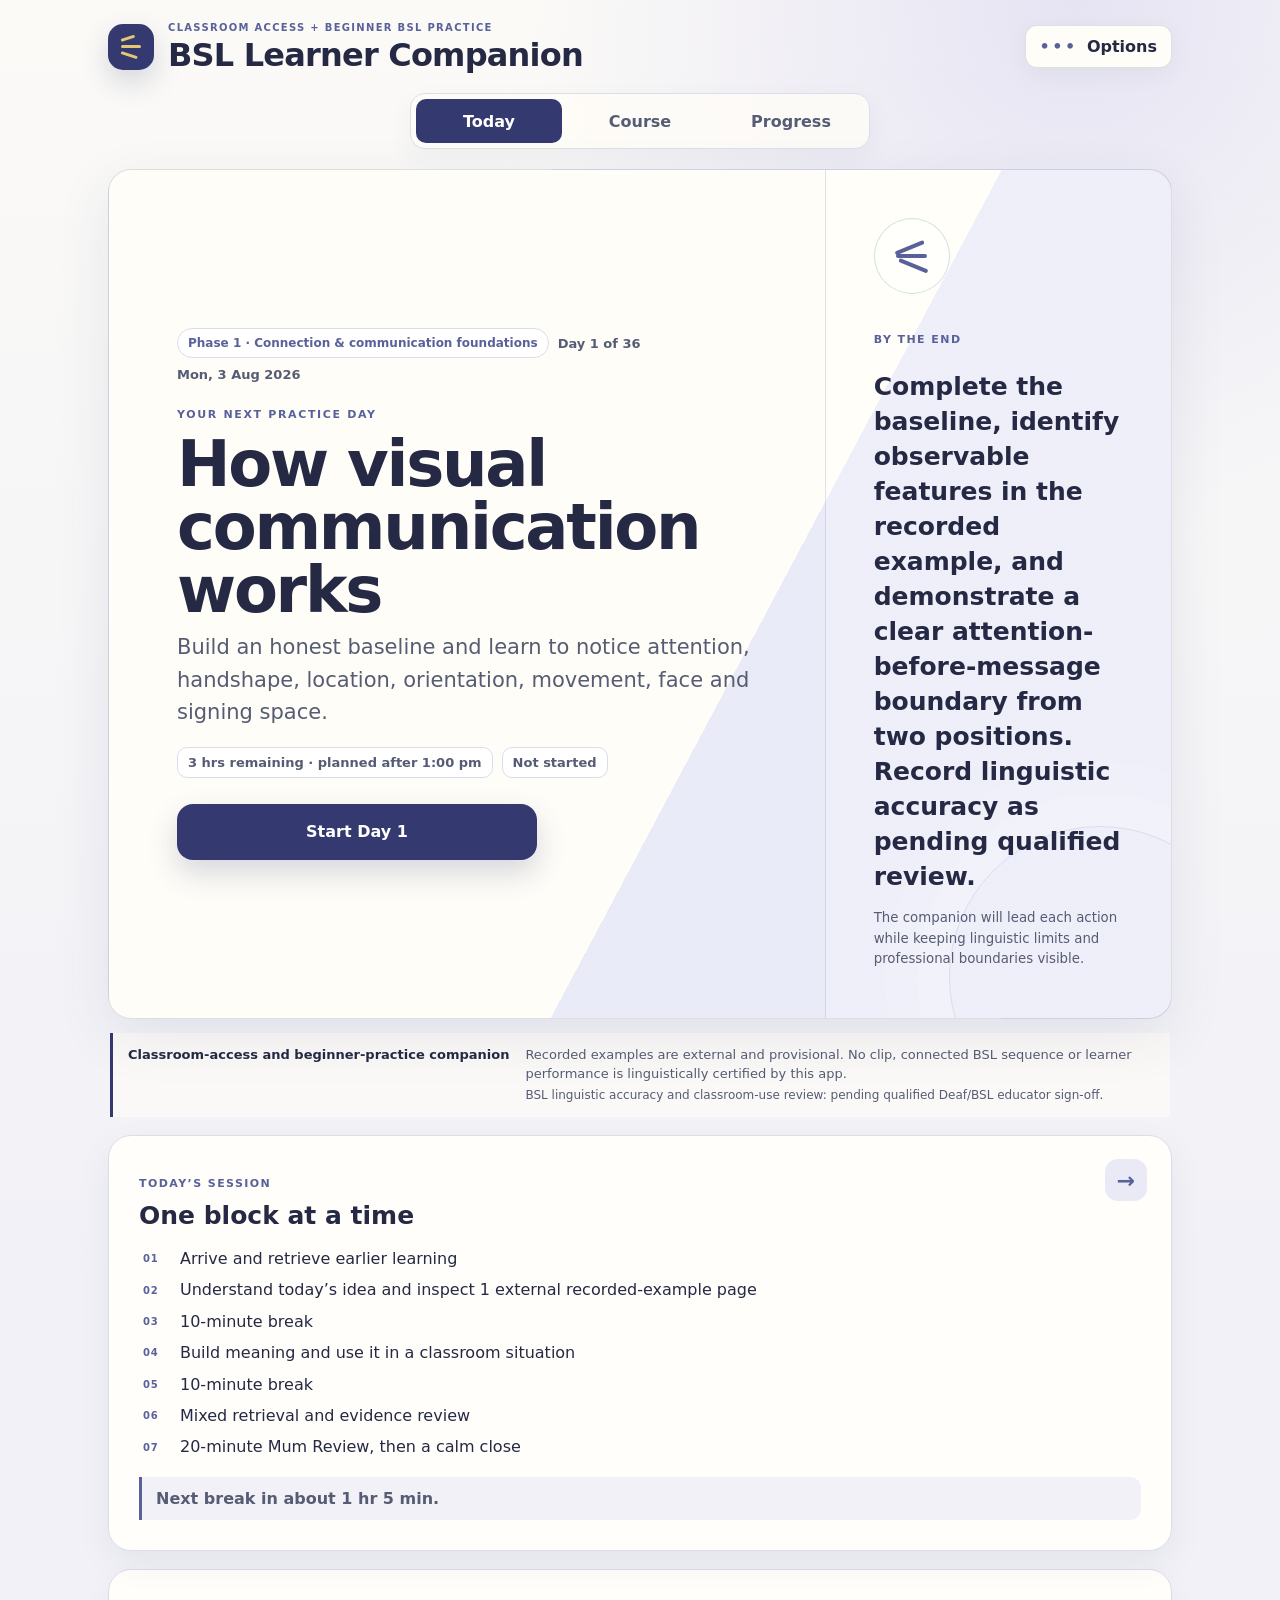
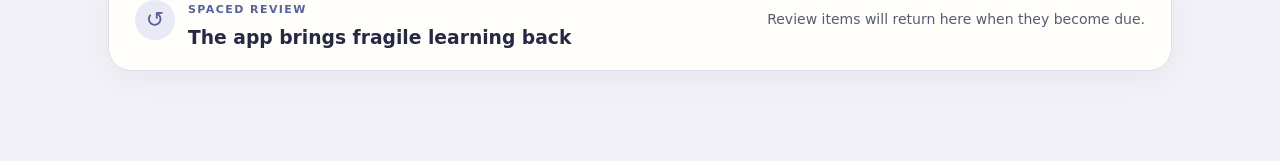
==== commit 46b3bad0: "Complete v11 BSL release remediation" ====
--- a/index.html
+++ b/index.html
@@ -9,10 +9,10 @@
     <meta name="theme-color" content="#343a70" />
     <meta
       name="description"
-      content="A calm, guided 36-day British Sign Language classroom-readiness companion."
+      content="A calm 36-day classroom-access and beginner BSL practice companion."
     />
     <title>BSL Learner Companion</title>
-    <link rel="stylesheet" href="style.css?v=10" />
+    <link rel="stylesheet" href="style.css?v=11" />
   </head>
   <body>
     <a class="skipLink" href="#main">Skip to learning</a>
@@ -20,12 +20,15 @@
       <div class="brand">
         <span class="brandMark" aria-hidden="true"><i></i><i></i><i></i></span>
         <span class="brandWords">
-          <small>Guided British Sign Language</small>
+          <small>Classroom access + beginner BSL practice</small>
           <h1>BSL Learner Companion</h1>
         </span>
       </div>
       <details class="courseMenu">
-        <summary><span aria-hidden="true">•••</span> Options</summary>
+        <summary aria-label="Options">
+          <span class="menuDots" aria-hidden="true">•••</span>
+          <span class="optionsLabel">Options</span>
+        </summary>
         <div class="menuPanel">
           <button class="btn secondary" id="moveDayBtn" type="button">
             Move today’s lesson forward
@@ -34,7 +37,7 @@
             Undo last date shift
           </button>
           <button class="btn ghost" id="printBtn" type="button">
-            Print current lesson
+            Print lesson practice guide
           </button>
           <button class="btn danger" id="resetBtn" type="button">
             Reset all progress
@@ -49,6 +52,10 @@
         <button class="primaryNavButton" type="button" data-view="course">Course</button>
         <button class="primaryNavButton" type="button" data-view="progress">Progress</button>
       </nav>
+      <section class="storageWarning" id="storageWarning" role="status" hidden>
+        <strong>Progress is not saving in this browser.</strong>
+        <span>Keep this tab open while learning, then allow site storage before closing it.</span>
+      </section>
       <div class="home" id="home">
         <section class="appView active" id="todayView" data-view-panel="today">
           <section class="next card" aria-labelledby="homeTitle">
@@ -58,7 +65,7 @@
                   <span class="phase" id="homePhase"></span><span id="homeDay"></span
                   ><span id="homeDate"></span>
                 </div>
-                <p class="heroKicker">YOUR NEXT GUIDED LESSON</p>
+                <p class="heroKicker">YOUR NEXT PRACTICE DAY</p>
                 <h2 id="homeTitle"></h2>
                 <p class="homePurpose" id="homeFocus"></p>
                 <div class="homeMeta">
@@ -68,21 +75,27 @@
                   Start lesson
                 </button>
               </div>
-              <aside class="lessonCompass" aria-label="Today’s learning destination">
+              <div class="lessonCompass" aria-label="Today’s learning destination">
                 <div class="compassMark" aria-hidden="true">
                   <span></span><span></span><span></span>
                 </div>
                 <p class="eyebrow">BY THE END</p>
                 <p id="homeOutcome"></p>
-                <small>The companion will lead each action. You do not need to manage the three-hour session.</small>
-              </aside>
-            </div>
+                <small>The companion will lead each action while keeping linguistic limits and professional boundaries visible.</small>
+              </div>
+            </div>
+          </section>
+
+          <section class="scopeNotice" aria-label="Practice scope">
+            <strong>Classroom-access and beginner-practice companion</strong>
+            <span>Recorded examples are external and provisional. No clip, connected BSL sequence or learner performance is linguistically certified by this app.</span>
+            <small>BSL linguistic accuracy and classroom-use review: pending qualified Deaf/BSL educator sign-off.</small>
           </section>
 
           <section class="contentUpdate" id="contentUpdate" hidden aria-live="polite">
             <div>
               <strong>Your earlier evidence is safe.</strong>
-              <span>Earlier completion dates, notes, ratings and review evidence remain in the migration archive. Rebuilt lessons restart at Arrive so new three-hour classroom-readiness teaching is not falsely marked complete.</span>
+              <span>Completion dates and notes remain. Pre-review partner observations and retired item records are preserved in the migration archive, not attached to rewritten prompts. Any unfinished lesson restarts at Arrive.</span>
             </div>
             <button class="miniBtn" id="dismissUpdate" type="button">Understood</button>
           </section>
@@ -112,7 +125,7 @@
             <div class="sectionHead">
               <div>
                 <p class="eyebrow">THE WIDER JOURNEY</p>
-                <h2 id="courseHeading">36 calm, cumulative days</h2>
+                <h2 id="courseHeading">36 calm, cumulative practice days</h2>
                 <p>Six phases of six days. Every sixth day retrieves, integrates and simulates the phase.</p>
               </div>
             </div>
@@ -124,7 +137,7 @@
           <header class="viewHeader">
             <p class="eyebrow">MEANINGFUL EVIDENCE</p>
             <h2>Progress without false precision</h2>
-            <p>Recognition, production, classroom use, repair and Mum’s observation stay separate.</p>
+            <p>Recorded-example attempts, classroom access, repair and Mum’s observation stay separate. None is a linguistic accuracy score.</p>
           </header>
           <section class="progressLayout">
             <article class="card progressCard">
@@ -188,14 +201,15 @@
           <article
             class="card stageCard"
             id="stageCard"
-            aria-live="polite"
+            tabindex="-1"
           ></article>
         </div>
       </div>
     </main>
+    <section class="printLesson" id="printLesson"></section>
     <div class="toast" id="toast" aria-live="polite"></div>
-    <script src="course.js?v=10"></script>
-    <script src="knowledge.js?v=10"></script>
-    <script src="app.js?v=10"></script>
+    <script src="course.js?v=11"></script>
+    <script src="knowledge.js?v=11"></script>
+    <script src="app.js?v=11"></script>
   </body>
 </html>
--- a/style.css
+++ b/style.css
@@ -75,7 +75,7 @@
   justify-content: space-between;
   align-items: center;
   gap: 20px;
-  padding-top: 22px;
+  padding-top: max(22px, env(safe-area-inset-top));
   padding-bottom: 18px;
 }
 .brand small,
@@ -124,6 +124,46 @@
 .main {
   padding-bottom: 90px;
 }
+.storageWarning {
+  display: flex;
+  align-items: flex-start;
+  gap: 8px 14px;
+  margin: 0 0 18px;
+  padding: 14px 16px;
+  border: 1px solid #d9bd79;
+  border-radius: 14px;
+  background: #fff8e6;
+  color: #5f4925;
+  line-height: 1.45;
+}
+.storageWarning[hidden] {
+  display: none;
+}
+.storageWarning span {
+  color: #69583a;
+}
+.scopeNotice {
+  display: grid;
+  grid-template-columns: auto minmax(0, 1fr);
+  gap: 3px 16px;
+  margin: 14px 2px 0;
+  padding: 13px 15px;
+  border-left: 3px solid var(--deep);
+  background: rgba(255, 253, 248, 0.7);
+  color: var(--muted);
+  font-size: 13px;
+  line-height: 1.45;
+}
+.scopeNotice strong {
+  grid-row: 1 / 3;
+  color: var(--ink);
+}
+.scopeNotice small {
+  font-size: 12px;
+}
+.printLesson {
+  display: none;
+}
 .card {
   background: rgba(255, 254, 250, 0.98);
   border: 1px solid var(--line);
@@ -142,15 +182,16 @@
 .btn:hover {
   filter: brightness(1.05);
 }
-.btn:focus-visible,
-.miniBtn:focus-visible,
-.resourceLink:focus-visible,
-.day:focus-visible,
+a:focus-visible,
+button:focus-visible,
+input:focus-visible,
+textarea:focus-visible,
+select:focus-visible,
 summary:focus-visible,
-input:focus-visible,
-textarea:focus-visible {
-  outline: 3px solid #d9a82c;
-  outline-offset: 3px;
+[tabindex]:not([tabindex="-1"]):focus-visible {
+  outline: 3px solid #fffdf8;
+  outline-offset: 2px;
+  box-shadow: 0 0 0 6px #202654 !important;
 }
 .btn.secondary {
   background: white;
@@ -494,6 +535,26 @@
   margin: 5px 0 0;
   line-height: 1.5;
   color: #4c5146;
+}
+.actionRationale {
+  position: relative;
+  z-index: 1;
+  margin-top: 4px;
+}
+.actionRationale > summary {
+  display: inline-flex;
+  min-height: 44px;
+  align-items: center;
+  padding: 9px 12px;
+  border: 1px solid rgba(112, 82, 15, 0.24);
+  border-radius: 11px;
+  background: rgba(255, 255, 255, 0.48);
+  font-size: 13px;
+  font-weight: 800;
+  list-style-position: inside;
+}
+.actionRationale[open] .reasonGrid {
+  margin-top: 12px;
 }
 .orientationGrid {
   display: grid;
@@ -868,7 +929,7 @@
   border-color: rgba(23, 57, 54, 0.14);
   box-shadow: 0 7px 24px rgba(20, 55, 52, 0.05);
 }
-.courseMenu > summary span {
+.courseMenu > summary .menuDots {
   letter-spacing: 0.16em;
   color: var(--teal);
 }
@@ -2377,6 +2438,12 @@
   .top {
     align-items: flex-start;
   }
+  .scopeNotice {
+    grid-template-columns: 1fr;
+  }
+  .scopeNotice strong {
+    grid-row: auto;
+  }
   .brand h1 {
     font-size: 26px;
   }
@@ -2394,12 +2461,23 @@
   .next {
     padding: 0;
   }
+  .nextInner,
+  .nextCopy {
+    width: 100%;
+    min-width: 0;
+    max-width: 100%;
+  }
   .nextCopy,
   .lessonCompass {
     padding: 25px 20px;
   }
   .next h2 {
     font-size: 39px;
+  }
+  .primaryAction {
+    width: 100%;
+    min-width: 0;
+    max-width: 100%;
   }
   .day {
     grid-template-columns: 49px minmax(0, 1fr);
@@ -2536,47 +2614,200 @@
     width: 100%;
   }
 }
+@media (max-width: 360px) {
+  .top {
+    gap: 9px;
+  }
+  .brand,
+  .brandWords {
+    min-width: 0;
+  }
+  .courseMenu {
+    flex: 0 0 auto;
+  }
+  .courseMenu > summary {
+    width: 44px;
+    min-height: 44px;
+    justify-content: center;
+    padding: 0;
+  }
+  .courseMenu > summary .optionsLabel {
+    position: absolute;
+    width: 1px;
+    height: 1px;
+    padding: 0;
+    margin: -1px;
+    overflow: hidden;
+    clip: rect(0, 0, 0, 0);
+    white-space: nowrap;
+    border: 0;
+  }
+  .courseMenu > summary .menuDots {
+    font-size: 14px;
+  }
+  .menuPanel {
+    right: 0;
+    width: min(290px, calc(100vw - 28px));
+  }
+  .storageWarning {
+    flex-direction: column;
+  }
+}
 @media (prefers-reduced-motion: reduce) {
   * {
     scroll-behavior: auto !important;
     transition: none !important;
   }
 }
+@page {
+  margin: 14mm 13mm 15mm;
+}
 @media print {
+  html,
   body {
-    background: white;
-  }
+    min-height: 0;
+    background: white !important;
+    color: #11131d !important;
+  }
+  .skipLink,
   .top,
-  .home,
-  .stageRail,
-  .sessionTop .btn,
-  .stageNav,
+  .main,
   .toast,
-  .courseMenu {
+  .storageWarning {
     display: none !important;
   }
-  .shell {
-    max-width: none;
+  .printLesson {
+    display: block !important;
+    width: auto;
+    margin: 0;
     padding: 0;
-  }
-  .session {
+    background: white !important;
+    color: #11131d !important;
+    font-family: Arial, Helvetica, sans-serif;
+    font-size: 10.5pt;
+    line-height: 1.42;
+  }
+  .printLesson *,
+  .printLesson *::before,
+  .printLesson *::after {
+    background: transparent !important;
+    color: #11131d !important;
+    box-shadow: none !important;
+    text-shadow: none !important;
+  }
+  .printLesson h1,
+  .printLesson h2,
+  .printLesson h3,
+  .printLesson h4 {
+    break-after: avoid-page;
+    page-break-after: avoid;
+    color: #11131d !important;
+  }
+  .printLesson h1 {
+    margin: 0 0 4mm;
+    font-size: 22pt;
+    line-height: 1.08;
+  }
+  .printLesson h2 {
+    margin: 6mm 0 2.5mm;
+    padding-bottom: 1.5mm;
+    border-bottom: 0.6pt solid #858999;
+    font-size: 15pt;
+  }
+  .printLesson h3 {
+    margin: 4mm 0 1.5mm;
+    font-size: 12pt;
+  }
+  .printLesson p,
+  .printLesson ul,
+  .printLesson ol {
+    margin-block: 0 2.5mm;
+  }
+  .printLesson article,
+  .printLesson figure,
+  .printLesson fieldset,
+  .printLesson .printBlock,
+  .printLesson .printCard,
+  .printLesson .printQuestion,
+  .printLesson .printModel {
+    break-inside: avoid-page;
+    page-break-inside: avoid;
+  }
+  .printLesson li,
+  .printLesson tr,
+  .printLesson img,
+  .printLesson svg {
+    break-inside: avoid-page;
+    page-break-inside: avoid;
+  }
+  .printLesson .printPageBreak {
+    break-before: page;
+    page-break-before: always;
+  }
+  .printLesson .printPageBreak ~ .printPageBreak {
+    break-before: auto;
+    page-break-before: auto;
+  }
+  .printLesson .printHeader {
+    padding-bottom: 4mm;
+    border-bottom: 1.2pt solid #343a70;
+  }
+  .printLesson .printLimit {
+    padding: 3mm;
+    border: 0.8pt solid #777b8e;
+  }
+  .printLesson .printCard,
+  .printLesson .printModel,
+  .printLesson .printQuestion {
+    padding: 0 0 3mm;
+    border-bottom: 0.5pt solid #c2c4cc;
+  }
+  .printLesson footer {
+    margin-top: 6mm;
+    padding-top: 2mm;
+    border-top: 0.6pt solid #858999;
+    font-size: 9pt;
+  }
+  .printLesson table {
+    width: 100%;
+    border-collapse: collapse;
+  }
+  .printLesson thead {
+    display: table-header-group;
+  }
+  .printLesson th,
+  .printLesson td {
+    padding: 1.5mm 2mm;
+    border: 0.6pt solid #9a9da9;
+    color: #11131d !important;
+    text-align: left;
+    vertical-align: top;
+  }
+  .printLesson button,
+  .printLesson input[type="button"],
+  .printLesson input[type="submit"],
+  .printLesson .screenOnly {
+    display: none !important;
+  }
+  .printLesson details,
+  .printLesson details > * {
     display: block !important;
   }
-  .stageCard {
-    border: 0;
-    box-shadow: none;
-    padding: 0;
-  }
-  .resourceLink {
+  .printLesson summary {
+    list-style: none;
+    font-weight: 700;
+  }
+  .printLesson summary::-webkit-details-marker {
     display: none;
   }
-  .actionBox,
-  .reviewPanel,
-  .schoolBox,
-  .masteryBox {
-    break-inside: avoid;
-  }
-  .stageCard {
-    min-height: 0;
-  }
-}
+  .printLesson a {
+    color: #11131d !important;
+    text-decoration: underline;
+    overflow-wrap: anywhere;
+  }
+  .printLesson img,
+  .printLesson svg {
+    max-width: 100%;
+    height: auto;
+  }
+}
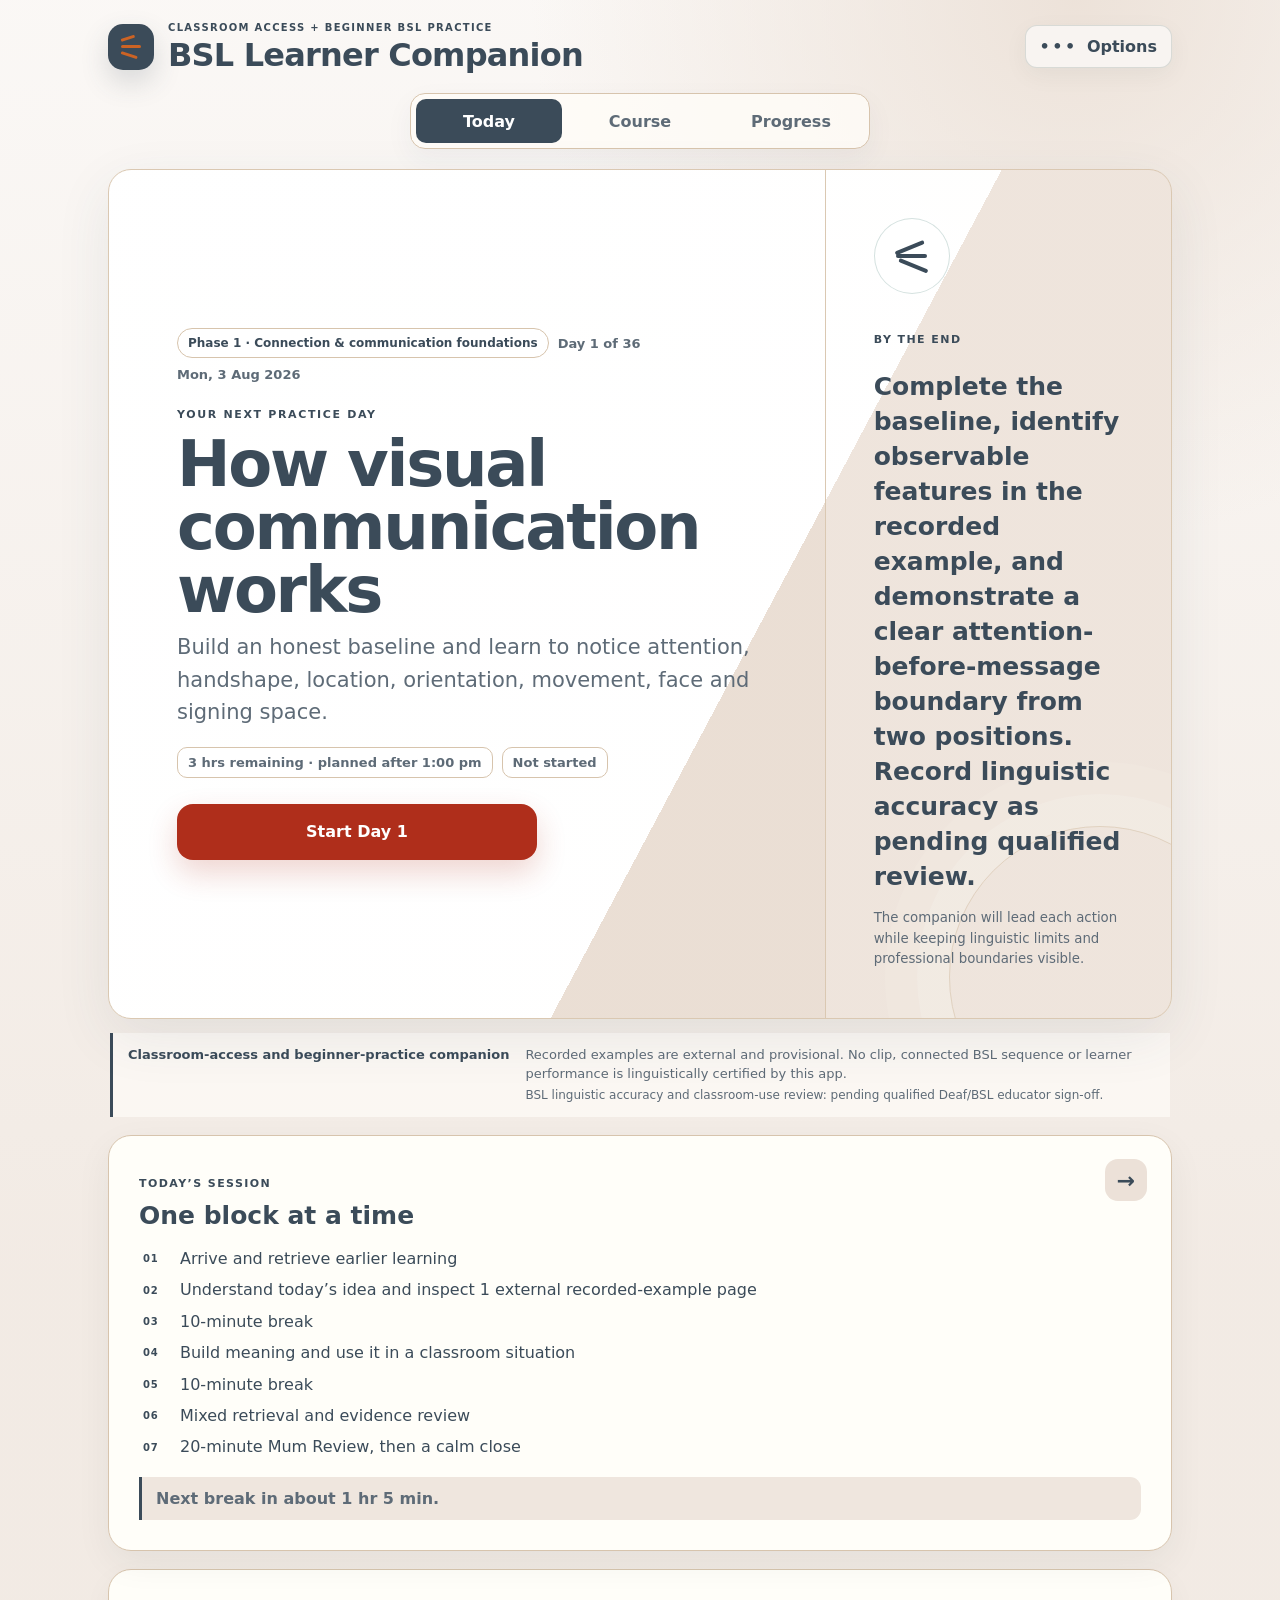
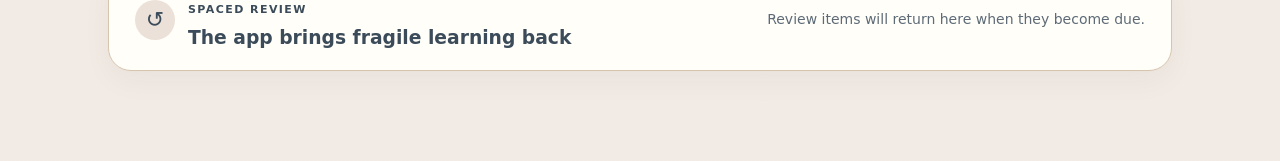
==== commit cdf8eeb0: "Adopt the Blue Bridge canonical palette" ====
--- a/index.html
+++ b/index.html
@@ -6,13 +6,13 @@
       name="viewport"
       content="width=device-width,initial-scale=1,viewport-fit=cover"
     />
-    <meta name="theme-color" content="#343a70" />
+    <meta name="theme-color" content="#3B4B59" />
     <meta
       name="description"
       content="A calm 36-day classroom-access and beginner BSL practice companion."
     />
     <title>BSL Learner Companion</title>
-    <link rel="stylesheet" href="style.css?v=11" />
+    <link rel="stylesheet" href="style.css?v=12" />
   </head>
   <body>
     <a class="skipLink" href="#main">Skip to learning</a>
@@ -208,8 +208,8 @@
     </main>
     <section class="printLesson" id="printLesson"></section>
     <div class="toast" id="toast" aria-live="polite"></div>
-    <script src="course.js?v=11"></script>
-    <script src="knowledge.js?v=11"></script>
-    <script src="app.js?v=11"></script>
+    <script src="course.js?v=12"></script>
+    <script src="knowledge.js?v=12"></script>
+    <script src="app.js?v=12"></script>
   </body>
 </html>
--- a/style.css
+++ b/style.css
@@ -1,18 +1,23 @@
 :root {
-  --ink: #252943;
-  --muted: #565c73;
-  --paper: #fffdf8;
-  --wash: #f2f1f8;
-  --line: #dcddea;
-  --deep: #343a70;
-  --teal: #59619a;
-  --mint: #e9eaf5;
-  --warm: #f5e9ca;
-  --warm-line: #d8bd75;
-  --ok: #426851;
-  --warn: #8a642d;
-  --danger: #873f4a;
-  --shadow: 0 18px 56px rgba(48, 52, 103, 0.09);
+  --palette-red: #AF2E1B;
+  --palette-orange: #CC6324;
+  --palette-slate: #3B4B59;
+  --palette-sand: #BFA07A;
+  --palette-blush: #D9C3B0;
+  --ink: var(--palette-slate);
+  --muted: color-mix(in srgb, var(--palette-slate) 82%, white);
+  --paper: color-mix(in srgb, var(--palette-blush) 18%, white);
+  --wash: color-mix(in srgb, var(--palette-blush) 42%, white);
+  --line: color-mix(in srgb, var(--palette-sand) 62%, white);
+  --deep: var(--palette-slate);
+  --teal: var(--palette-slate);
+  --mint: color-mix(in srgb, var(--palette-blush) 50%, white);
+  --warm: color-mix(in srgb, var(--palette-sand) 38%, white);
+  --warm-line: var(--palette-sand);
+  --ok: var(--palette-slate);
+  --warn: var(--palette-orange);
+  --danger: var(--palette-red);
+  --shadow: 0 18px 56px rgba(59, 75, 89, 0.09);
   font-family:
     ui-sans-serif,
     system-ui,
@@ -2653,6 +2658,150 @@
     flex-direction: column;
   }
 }
+
+/* Blue Bridge canonical palette · colour-only release */
+body {
+  background:
+    radial-gradient(circle at 84% 0%, color-mix(in srgb, var(--palette-blush) 48%, white), transparent 34rem),
+    linear-gradient(180deg, color-mix(in srgb, var(--palette-blush) 12%, white), color-mix(in srgb, var(--palette-blush) 34%, white) 72%);
+}
+.brandMark,
+.conceptChecks,
+.starterCard,
+.mumPrompt,
+.communicationReply,
+.phraseCard details {
+  background: var(--palette-slate);
+}
+.brandMark {
+  box-shadow: 0 12px 28px rgba(59, 75, 89, 0.18);
+}
+.brandMark i,
+.progressIcon {
+  background: var(--palette-orange);
+  color: #111;
+}
+.next {
+  border-color: color-mix(in srgb, var(--palette-sand) 58%, white);
+  background: linear-gradient(118deg, rgba(255, 255, 255, 0.98) 0 59%, color-mix(in srgb, var(--palette-blush) 54%, white) 59% 100%);
+}
+.next::after,
+.lessonCompass,
+.sessionTop,
+.lessonGuide,
+.closeEvidence span,
+.mumHandoff,
+.mumSummary,
+.lessonQuestion,
+.receptionLab {
+  border-color: color-mix(in srgb, var(--palette-sand) 58%, white);
+}
+.primaryAction {
+  background: var(--palette-red);
+  box-shadow: 0 13px 30px rgba(175, 46, 27, 0.2);
+}
+.primaryAction:hover {
+  background: color-mix(in srgb, var(--palette-red) 90%, black);
+}
+.btn.warn {
+  background: var(--palette-orange);
+  color: #111;
+}
+.btn.danger {
+  border-color: color-mix(in srgb, var(--palette-red) 42%, white);
+  background: color-mix(in srgb, var(--palette-blush) 50%, white);
+  color: var(--palette-red);
+}
+.storageWarning,
+.transitionWarning,
+.modelConfirmation,
+.receptionTruth,
+.glossNotice,
+.evidenceLimit {
+  border-color: var(--palette-sand);
+  background: color-mix(in srgb, var(--palette-sand) 34%, white);
+  color: var(--palette-slate);
+}
+.storageWarning span,
+.transitionWarning span,
+.receptionTruth {
+  color: var(--palette-slate);
+}
+.breakSurface,
+.mumHandoff,
+.mumSummary,
+.lessonQuestion,
+.receptionLab,
+.contentUpdate,
+.check.checked,
+.modelReturn {
+  background: linear-gradient(135deg, color-mix(in srgb, var(--palette-blush) 42%, white), color-mix(in srgb, var(--palette-sand) 24%, white));
+}
+.bar,
+.blockClock.running,
+.day:hover,
+.schoolBox,
+.nextTeaching {
+  background: color-mix(in srgb, var(--palette-blush) 44%, white);
+}
+.masteryBox,
+.retrievalClue,
+.transitionWarning,
+.modelConfirmation,
+.glossNotice,
+.evidenceLimit,
+.receptionTruth {
+  border-color: var(--palette-sand);
+  background: color-mix(in srgb, var(--palette-sand) 34%, white);
+  color: var(--palette-slate) !important;
+}
+.status.current,
+.reasonGrid p,
+.knowledgeCard .misconception,
+.blockClock .eyebrow,
+.lessonGuide .stageDot small {
+  color: var(--palette-slate);
+}
+.answerOption.correct,
+.answerFeedback.correct {
+  border-color: var(--palette-sand);
+  background: color-mix(in srgb, var(--palette-blush) 56%, white);
+  color: var(--palette-slate);
+}
+.answerOption.wrong,
+.answerFeedback.wrong {
+  border-color: color-mix(in srgb, var(--palette-red) 44%, white);
+  background: color-mix(in srgb, var(--palette-blush) 42%, white);
+  color: var(--palette-red);
+}
+.contentUpdate,
+.check.checked,
+.modelReturn,
+.receptionLab {
+  border-color: color-mix(in srgb, var(--palette-sand) 68%, white);
+}
+.conceptChecks .eyebrow,
+.mumPrompt .eyebrow,
+.communicationReply .eyebrow,
+.timerBox .eyebrow,
+.sectionIntro > p:last-child,
+.starterMeta,
+.starterTerm,
+.phraseCard code,
+.communicationReply p:last-child {
+  color: var(--palette-blush);
+}
+a:focus-visible,
+button:focus-visible,
+input:focus-visible,
+textarea:focus-visible,
+select:focus-visible,
+summary:focus-visible,
+[tabindex]:not([tabindex="-1"]):focus-visible {
+  outline-color: white;
+  box-shadow: 0 0 0 6px var(--palette-slate) !important;
+}
+
 @media (prefers-reduced-motion: reduce) {
   * {
     scroll-behavior: auto !important;
@@ -2711,7 +2860,7 @@
   .printLesson h2 {
     margin: 6mm 0 2.5mm;
     padding-bottom: 1.5mm;
-    border-bottom: 0.6pt solid #858999;
+    border-bottom: 0.6pt solid #BFA07A;
     font-size: 15pt;
   }
   .printLesson h3 {
@@ -2750,22 +2899,22 @@
   }
   .printLesson .printHeader {
     padding-bottom: 4mm;
-    border-bottom: 1.2pt solid #343a70;
+    border-bottom: 1.2pt solid #3B4B59;
   }
   .printLesson .printLimit {
     padding: 3mm;
-    border: 0.8pt solid #777b8e;
+    border: 0.8pt solid #BFA07A;
   }
   .printLesson .printCard,
   .printLesson .printModel,
   .printLesson .printQuestion {
     padding: 0 0 3mm;
-    border-bottom: 0.5pt solid #c2c4cc;
+    border-bottom: 0.5pt solid #D9C3B0;
   }
   .printLesson footer {
     margin-top: 6mm;
     padding-top: 2mm;
-    border-top: 0.6pt solid #858999;
+    border-top: 0.6pt solid #BFA07A;
     font-size: 9pt;
   }
   .printLesson table {
@@ -2778,7 +2927,7 @@
   .printLesson th,
   .printLesson td {
     padding: 1.5mm 2mm;
-    border: 0.6pt solid #9a9da9;
+    border: 0.6pt solid #BFA07A;
     color: #11131d !important;
     text-align: left;
     vertical-align: top;
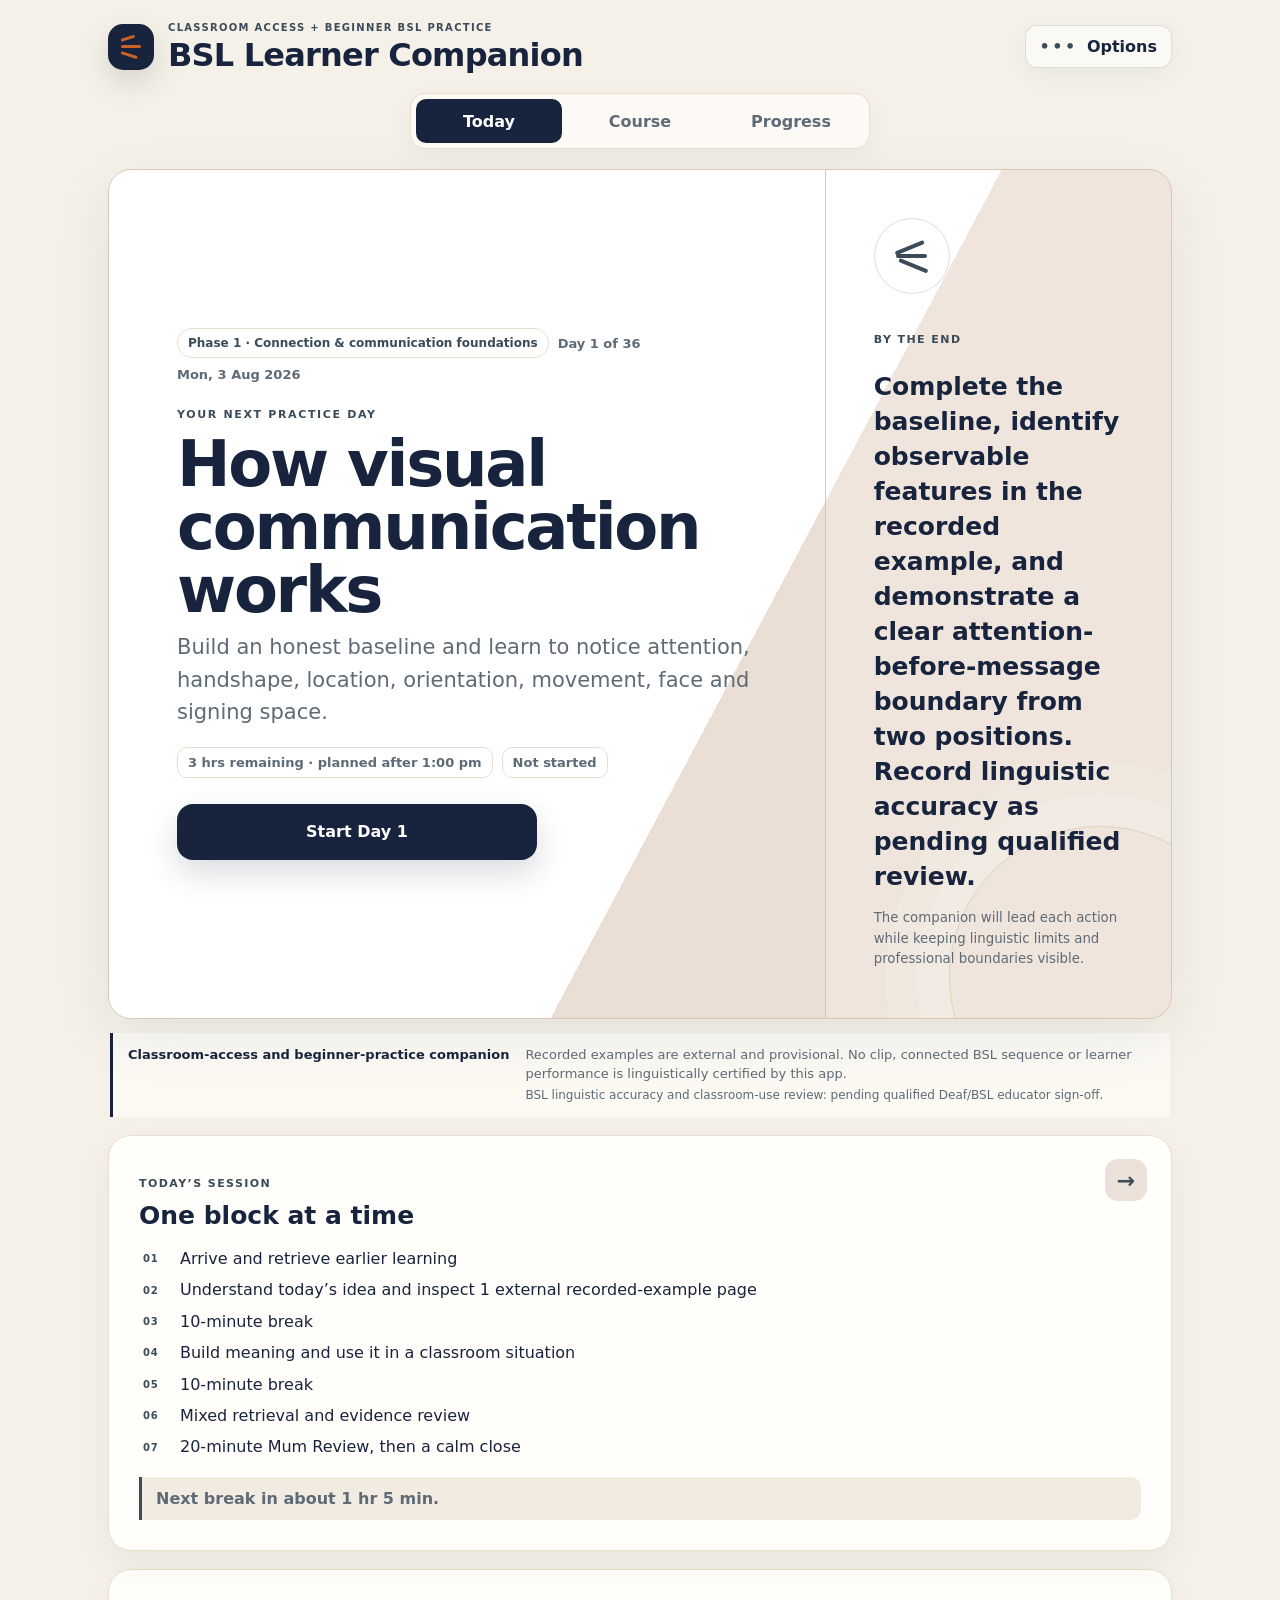
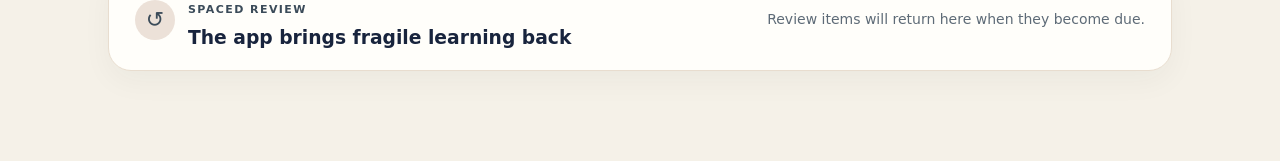
==== commit 7931790e: "Refine the palette around indigo hierarchy" ====
--- a/index.html
+++ b/index.html
@@ -6,13 +6,13 @@
       name="viewport"
       content="width=device-width,initial-scale=1,viewport-fit=cover"
     />
-    <meta name="theme-color" content="#3B4B59" />
+    <meta name="theme-color" content="#18243D" />
     <meta
       name="description"
       content="A calm 36-day classroom-access and beginner BSL practice companion."
     />
     <title>BSL Learner Companion</title>
-    <link rel="stylesheet" href="style.css?v=12" />
+    <link rel="stylesheet" href="style.css?v=13" />
   </head>
   <body>
     <a class="skipLink" href="#main">Skip to learning</a>
@@ -208,8 +208,8 @@
     </main>
     <section class="printLesson" id="printLesson"></section>
     <div class="toast" id="toast" aria-live="polite"></div>
-    <script src="course.js?v=12"></script>
-    <script src="knowledge.js?v=12"></script>
-    <script src="app.js?v=12"></script>
+    <script src="course.js?v=13"></script>
+    <script src="knowledge.js?v=13"></script>
+    <script src="app.js?v=13"></script>
   </body>
 </html>
--- a/style.css
+++ b/style.css
@@ -1,15 +1,18 @@
 :root {
+  --indigo: #18243D;
+  --indigo-deep: #111A2D;
+  --canvas: #F5F1E8;
   --palette-red: #AF2E1B;
   --palette-orange: #CC6324;
   --palette-slate: #3B4B59;
   --palette-sand: #BFA07A;
   --palette-blush: #D9C3B0;
-  --ink: var(--palette-slate);
+  --ink: var(--indigo);
   --muted: color-mix(in srgb, var(--palette-slate) 82%, white);
-  --paper: color-mix(in srgb, var(--palette-blush) 18%, white);
-  --wash: color-mix(in srgb, var(--palette-blush) 42%, white);
-  --line: color-mix(in srgb, var(--palette-sand) 62%, white);
-  --deep: var(--palette-slate);
+  --paper: #FBF9F4;
+  --wash: color-mix(in srgb, var(--canvas) 88%, var(--palette-blush));
+  --line: color-mix(in srgb, var(--palette-sand) 36%, white);
+  --deep: var(--indigo);
   --teal: var(--palette-slate);
   --mint: color-mix(in srgb, var(--palette-blush) 50%, white);
   --warm: color-mix(in srgb, var(--palette-sand) 38%, white);
@@ -35,9 +38,7 @@
 }
 body {
   margin: 0;
-  background:
-    radial-gradient(circle at 84% 0%, rgba(222, 219, 242, 0.72), transparent 34rem),
-    linear-gradient(180deg, #fbfaf7, #f1f1f7 72%);
+  background: var(--canvas);
   color: var(--ink);
   min-height: 100vh;
 }
@@ -2661,9 +2662,7 @@
 
 /* Blue Bridge canonical palette · colour-only release */
 body {
-  background:
-    radial-gradient(circle at 84% 0%, color-mix(in srgb, var(--palette-blush) 48%, white), transparent 34rem),
-    linear-gradient(180deg, color-mix(in srgb, var(--palette-blush) 12%, white), color-mix(in srgb, var(--palette-blush) 34%, white) 72%);
+  background: var(--canvas);
 }
 .brandMark,
 .conceptChecks,
@@ -2671,7 +2670,7 @@
 .mumPrompt,
 .communicationReply,
 .phraseCard details {
-  background: var(--palette-slate);
+  background: var(--indigo);
 }
 .brandMark {
   box-shadow: 0 12px 28px rgba(59, 75, 89, 0.18);
@@ -2697,11 +2696,11 @@
   border-color: color-mix(in srgb, var(--palette-sand) 58%, white);
 }
 .primaryAction {
-  background: var(--palette-red);
-  box-shadow: 0 13px 30px rgba(175, 46, 27, 0.2);
+  background: var(--indigo);
+  box-shadow: 0 13px 30px rgba(24, 36, 61, 0.16);
 }
 .primaryAction:hover {
-  background: color-mix(in srgb, var(--palette-red) 90%, black);
+  background: var(--indigo-deep);
 }
 .btn.warn {
   background: var(--palette-orange);
@@ -2798,8 +2797,8 @@
 select:focus-visible,
 summary:focus-visible,
 [tabindex]:not([tabindex="-1"]):focus-visible {
-  outline-color: white;
-  box-shadow: 0 0 0 6px var(--palette-slate) !important;
+  outline-color: var(--palette-orange);
+  box-shadow: 0 0 0 3px white, 0 0 0 6px var(--indigo) !important;
 }
 
 @media (prefers-reduced-motion: reduce) {
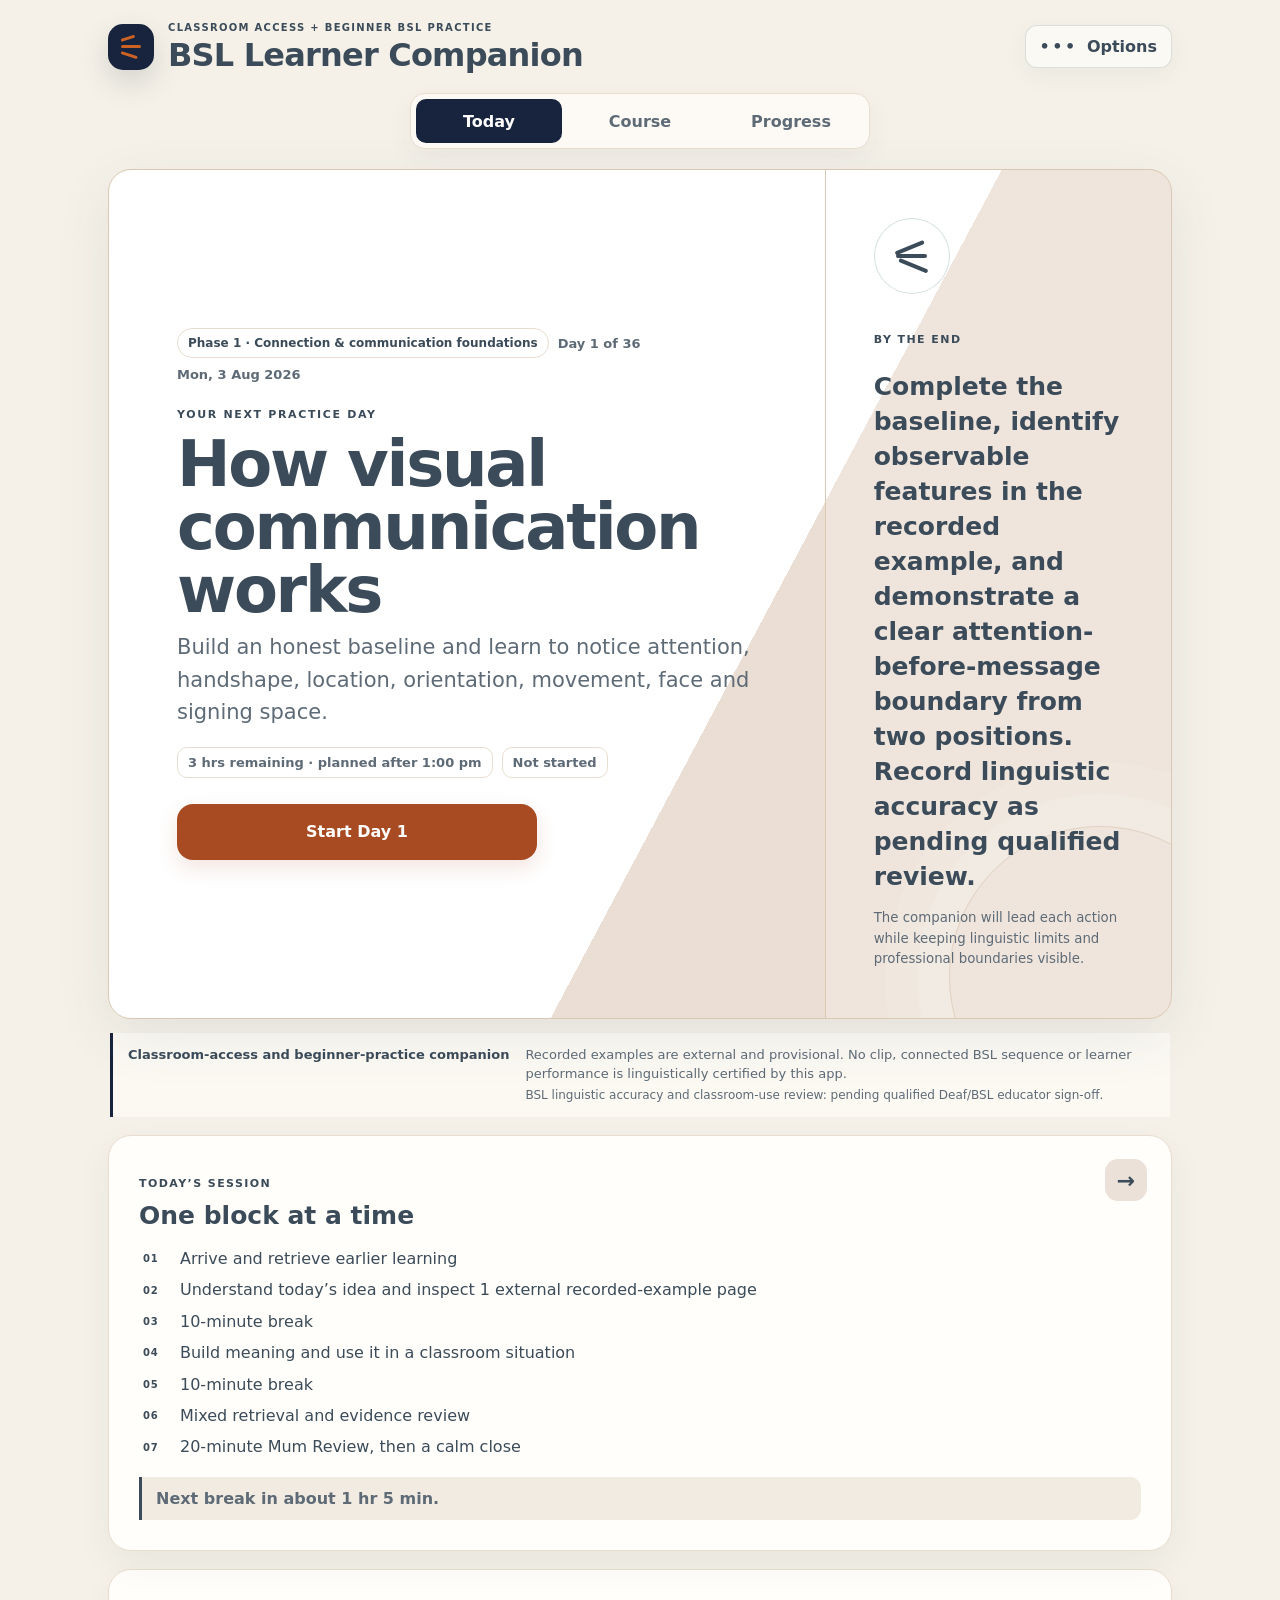
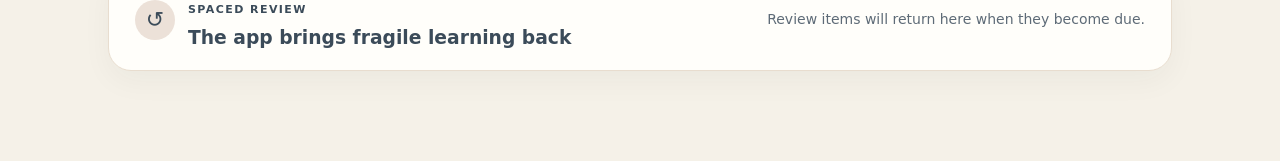
==== commit 246e2698: "Restore light guidance to BSL interface" ====
--- a/index.html
+++ b/index.html
@@ -6,13 +6,13 @@
       name="viewport"
       content="width=device-width,initial-scale=1,viewport-fit=cover"
     />
-    <meta name="theme-color" content="#18243D" />
+    <meta name="theme-color" content="#F5F1E8" />
     <meta
       name="description"
       content="A calm 36-day classroom-access and beginner BSL practice companion."
     />
     <title>BSL Learner Companion</title>
-    <link rel="stylesheet" href="style.css?v=13" />
+    <link rel="stylesheet" href="style.css?v=14" />
   </head>
   <body>
     <a class="skipLink" href="#main">Skip to learning</a>
@@ -208,8 +208,8 @@
     </main>
     <section class="printLesson" id="printLesson"></section>
     <div class="toast" id="toast" aria-live="polite"></div>
-    <script src="course.js?v=13"></script>
-    <script src="knowledge.js?v=13"></script>
-    <script src="app.js?v=13"></script>
+    <script src="course.js?v=14"></script>
+    <script src="knowledge.js?v=14"></script>
+    <script src="app.js?v=14"></script>
   </body>
 </html>
--- a/style.css
+++ b/style.css
@@ -1,13 +1,14 @@
 :root {
   --indigo: #18243D;
   --indigo-deep: #111A2D;
+  --indigo-soft: #52627A;
   --canvas: #F5F1E8;
   --palette-red: #AF2E1B;
   --palette-orange: #CC6324;
   --palette-slate: #3B4B59;
   --palette-sand: #BFA07A;
   --palette-blush: #D9C3B0;
-  --ink: var(--indigo);
+  --ink: var(--palette-slate);
   --muted: color-mix(in srgb, var(--palette-slate) 82%, white);
   --paper: #FBF9F4;
   --wash: color-mix(in srgb, var(--canvas) 88%, var(--palette-blush));
@@ -20,6 +21,8 @@
   --ok: var(--palette-slate);
   --warn: var(--palette-orange);
   --danger: var(--palette-red);
+  --guide: #A84A22;
+  --guide-soft: color-mix(in srgb, var(--palette-orange) 14%, white);
   --shadow: 0 18px 56px rgba(59, 75, 89, 0.09);
   font-family:
     ui-sans-serif,
@@ -2660,17 +2663,23 @@
   }
 }
 
-/* Blue Bridge canonical palette · colour-only release */
+/* Blue Bridge light-guidance hierarchy · colour/material only */
 body {
   background: var(--canvas);
 }
-.brandMark,
+.brandMark {
+  background: var(--indigo);
+}
 .conceptChecks,
 .starterCard,
 .mumPrompt,
 .communicationReply,
 .phraseCard details {
-  background: var(--indigo);
+  border: 1px solid var(--line);
+  border-left: 3px solid var(--guide);
+  background: color-mix(in srgb, var(--paper) 94%, white);
+  color: var(--ink);
+  box-shadow: none;
 }
 .brandMark {
   box-shadow: 0 12px 28px rgba(59, 75, 89, 0.18);
@@ -2696,15 +2705,18 @@
   border-color: color-mix(in srgb, var(--palette-sand) 58%, white);
 }
 .primaryAction {
-  background: var(--indigo);
-  box-shadow: 0 13px 30px rgba(24, 36, 61, 0.16);
+  border-color: var(--guide);
+  background: var(--guide);
+  color: white;
+  box-shadow: 0 8px 20px rgba(168, 74, 34, 0.14);
 }
 .primaryAction:hover {
-  background: var(--indigo-deep);
+  background: #963F1C;
 }
 .btn.warn {
-  background: var(--palette-orange);
-  color: #111;
+  border-color: color-mix(in srgb, var(--palette-orange) 40%, white);
+  background: var(--guide-soft);
+  color: #743314;
 }
 .btn.danger {
   border-color: color-mix(in srgb, var(--palette-red) 42%, white);
@@ -2788,7 +2800,27 @@
 .starterTerm,
 .phraseCard code,
 .communicationReply p:last-child {
-  color: var(--palette-blush);
+  color: var(--muted);
+}
+.conceptChecks .eyebrow,
+.mumPrompt .eyebrow,
+.communicationReply .eyebrow,
+.starterTerm {
+  color: var(--guide);
+}
+.conceptCheck,
+.mumInstructions > div,
+.starterReady,
+.phraseCard details > div,
+.communicationReply > div {
+  border-color: var(--line);
+  background: white;
+  color: var(--ink);
+}
+.starterCard .miniBtn {
+  border-color: color-mix(in srgb, var(--indigo-soft) 42%, white);
+  background: white;
+  color: var(--indigo-soft);
 }
 a:focus-visible,
 button:focus-visible,
@@ -2798,7 +2830,7 @@
 summary:focus-visible,
 [tabindex]:not([tabindex="-1"]):focus-visible {
   outline-color: var(--palette-orange);
-  box-shadow: 0 0 0 3px white, 0 0 0 6px var(--indigo) !important;
+  box-shadow: 0 0 0 3px white, 0 0 0 6px var(--palette-orange) !important;
 }
 
 @media (prefers-reduced-motion: reduce) {
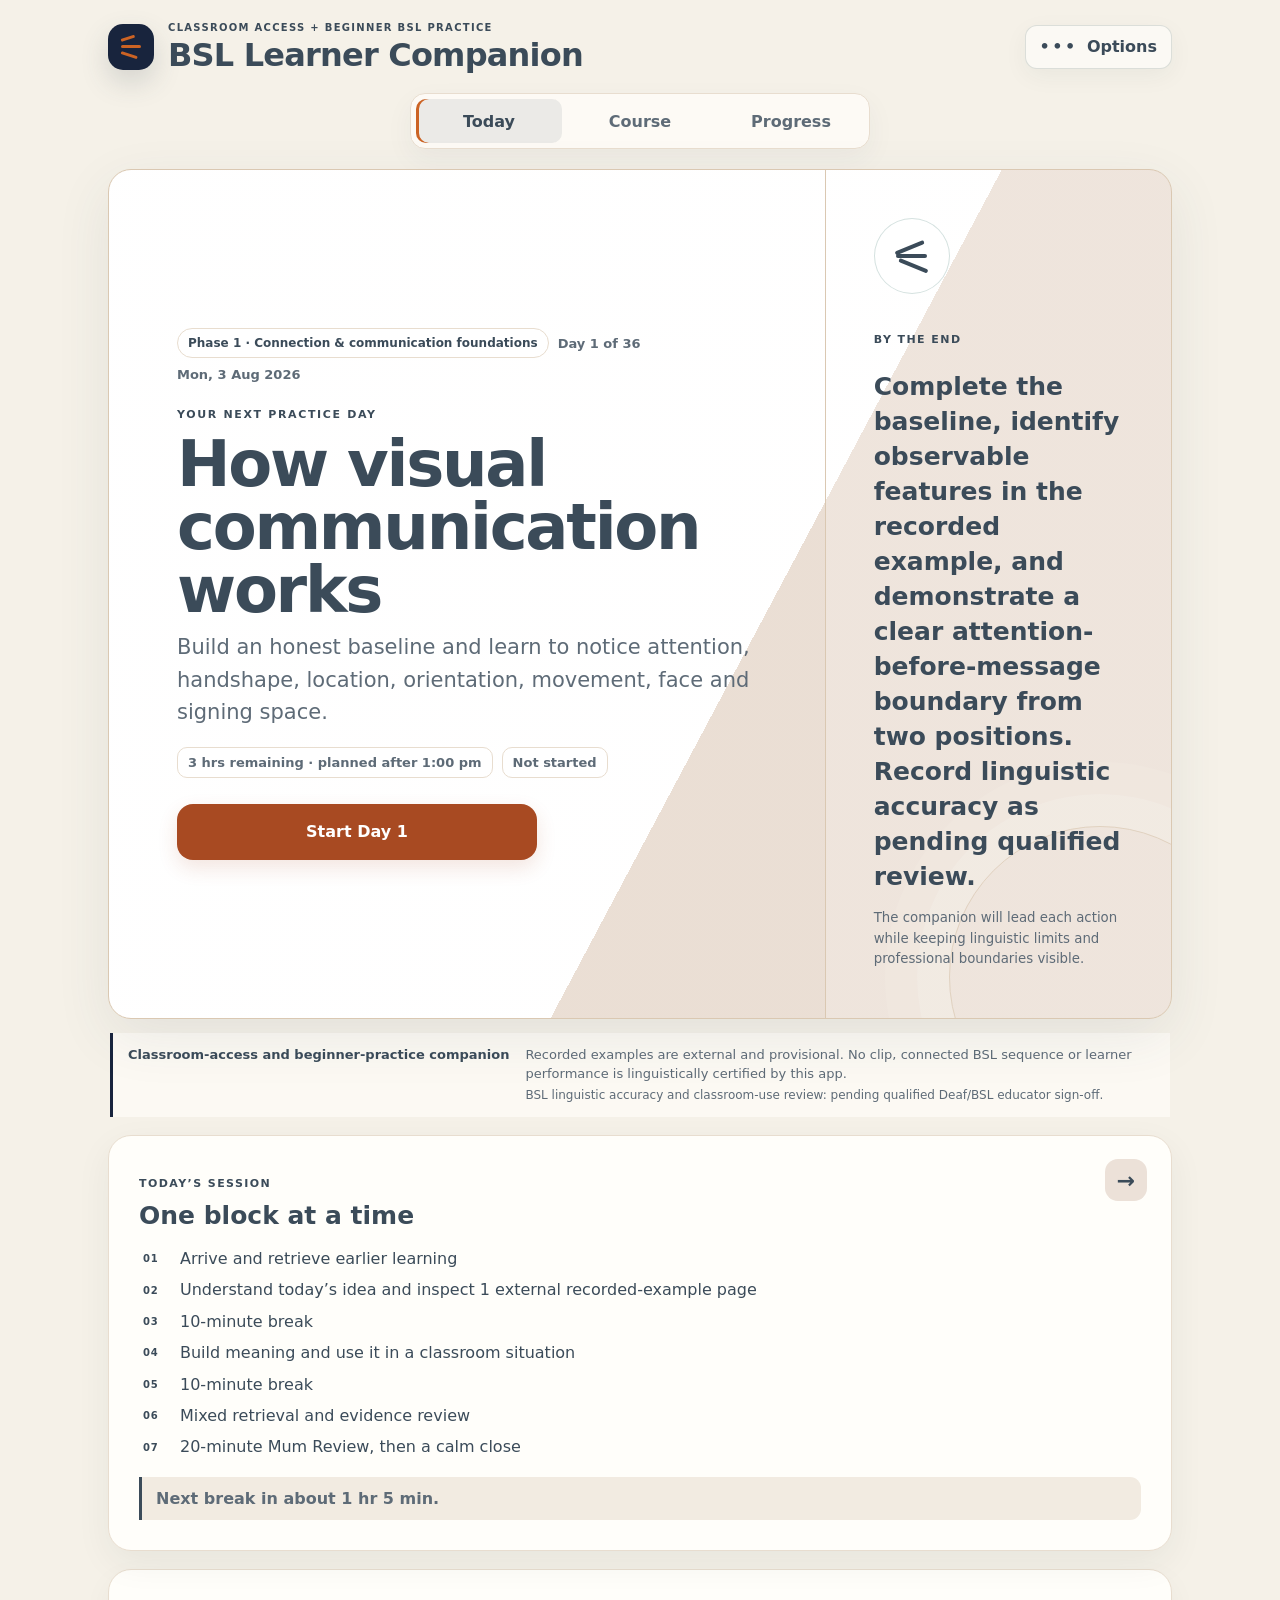
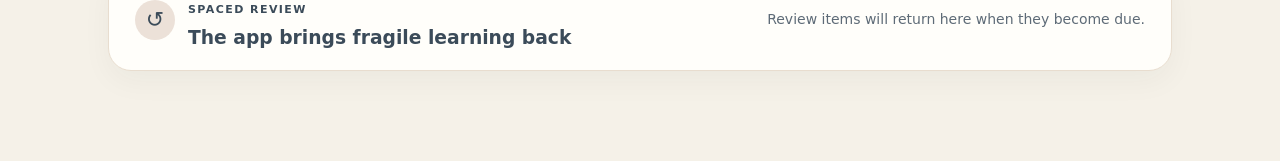
==== commit d6fc331c: "Guarantee Options touch target across breakpoints" ====
--- a/index.html
+++ b/index.html
@@ -12,7 +12,7 @@
       content="A calm 36-day classroom-access and beginner BSL practice companion."
     />
     <title>BSL Learner Companion</title>
-    <link rel="stylesheet" href="style.css?v=14" />
+    <link rel="stylesheet" href="style.css?v=15" />
   </head>
   <body>
     <a class="skipLink" href="#main">Skip to learning</a>
@@ -208,8 +208,8 @@
     </main>
     <section class="printLesson" id="printLesson"></section>
     <div class="toast" id="toast" aria-live="polite"></div>
-    <script src="course.js?v=14"></script>
-    <script src="knowledge.js?v=14"></script>
-    <script src="app.js?v=14"></script>
+    <script src="course.js?v=15"></script>
+    <script src="knowledge.js?v=15"></script>
+    <script src="app.js?v=15"></script>
   </body>
 </html>
--- a/style.css
+++ b/style.css
@@ -2670,6 +2670,15 @@
 .brandMark {
   background: var(--indigo);
 }
+.courseMenu > summary {
+  min-height: 44px;
+}
+.primaryNavButton.active {
+  border-color: color-mix(in srgb, var(--indigo) 14%, var(--paper));
+  background: color-mix(in srgb, var(--indigo) 7%, var(--paper));
+  color: var(--palette-slate);
+  box-shadow: inset 3px 0 0 var(--palette-orange);
+}
 .conceptChecks,
 .starterCard,
 .mumPrompt,
